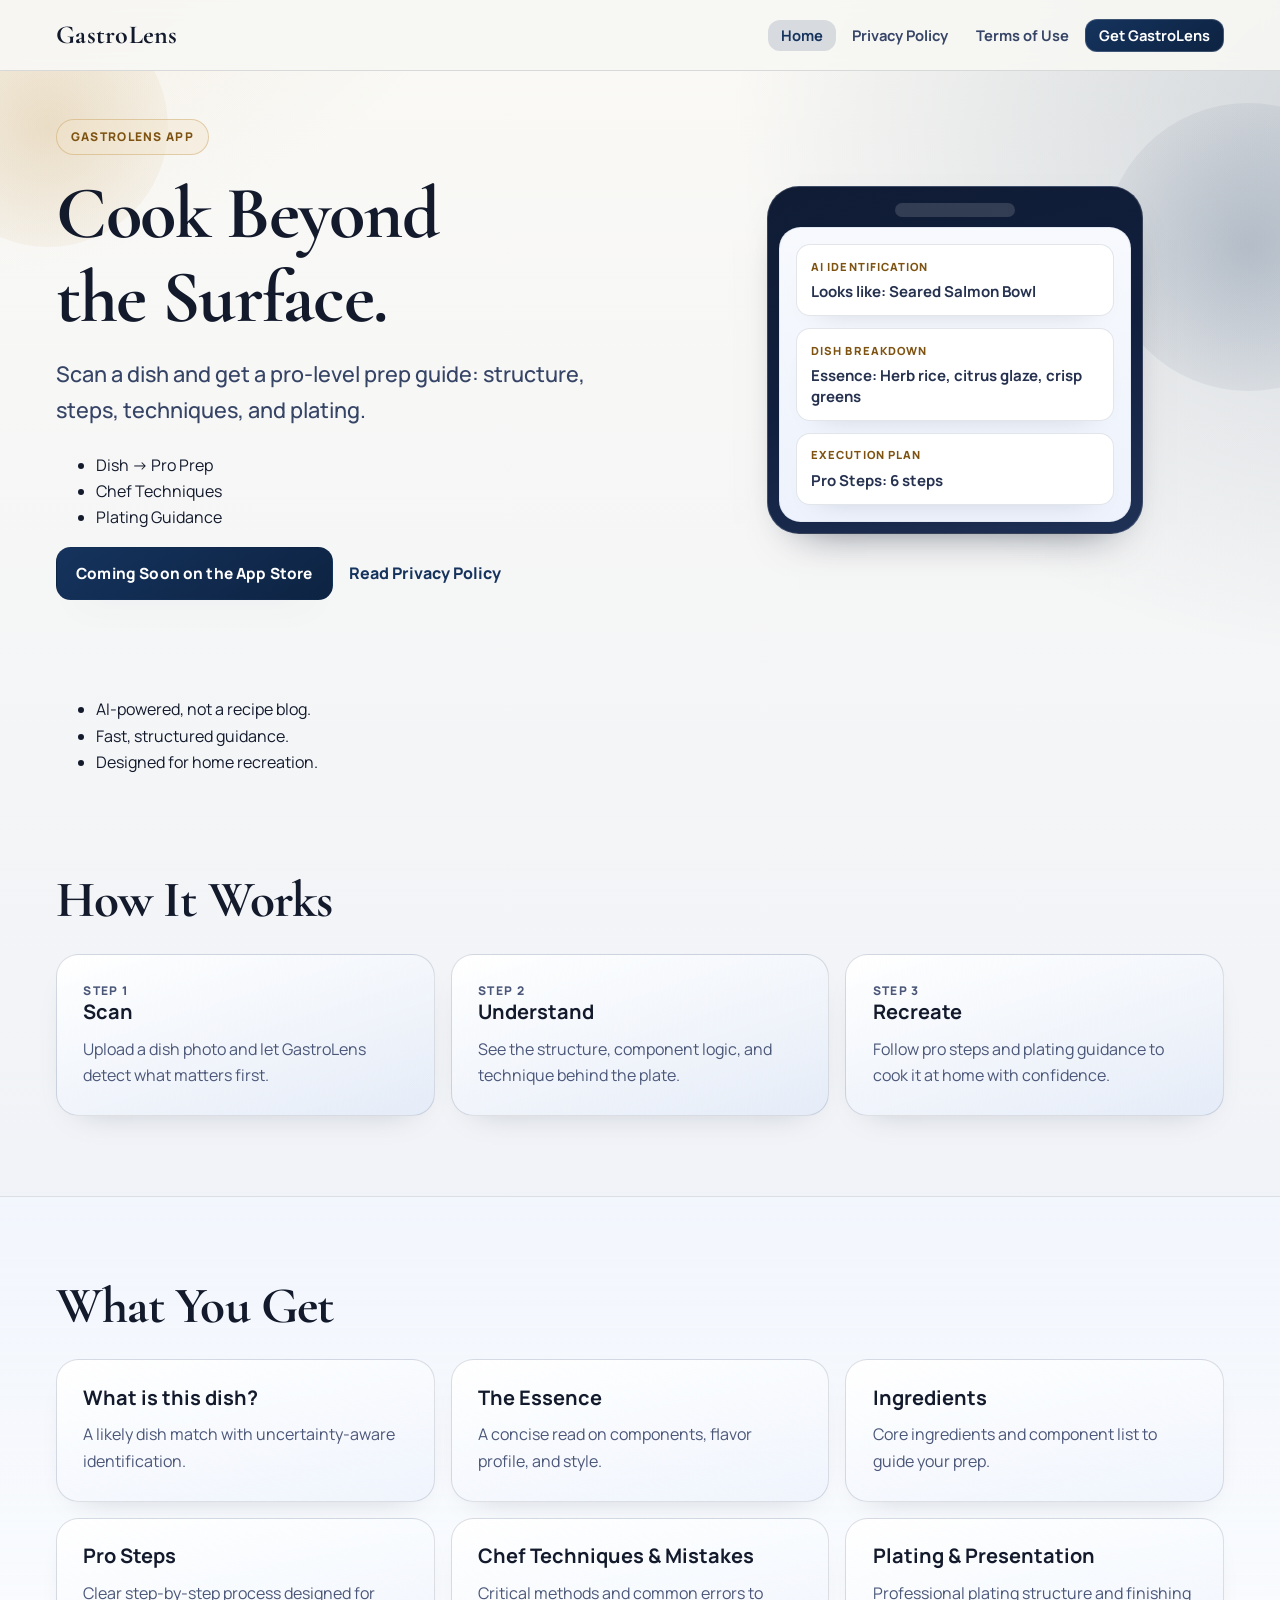
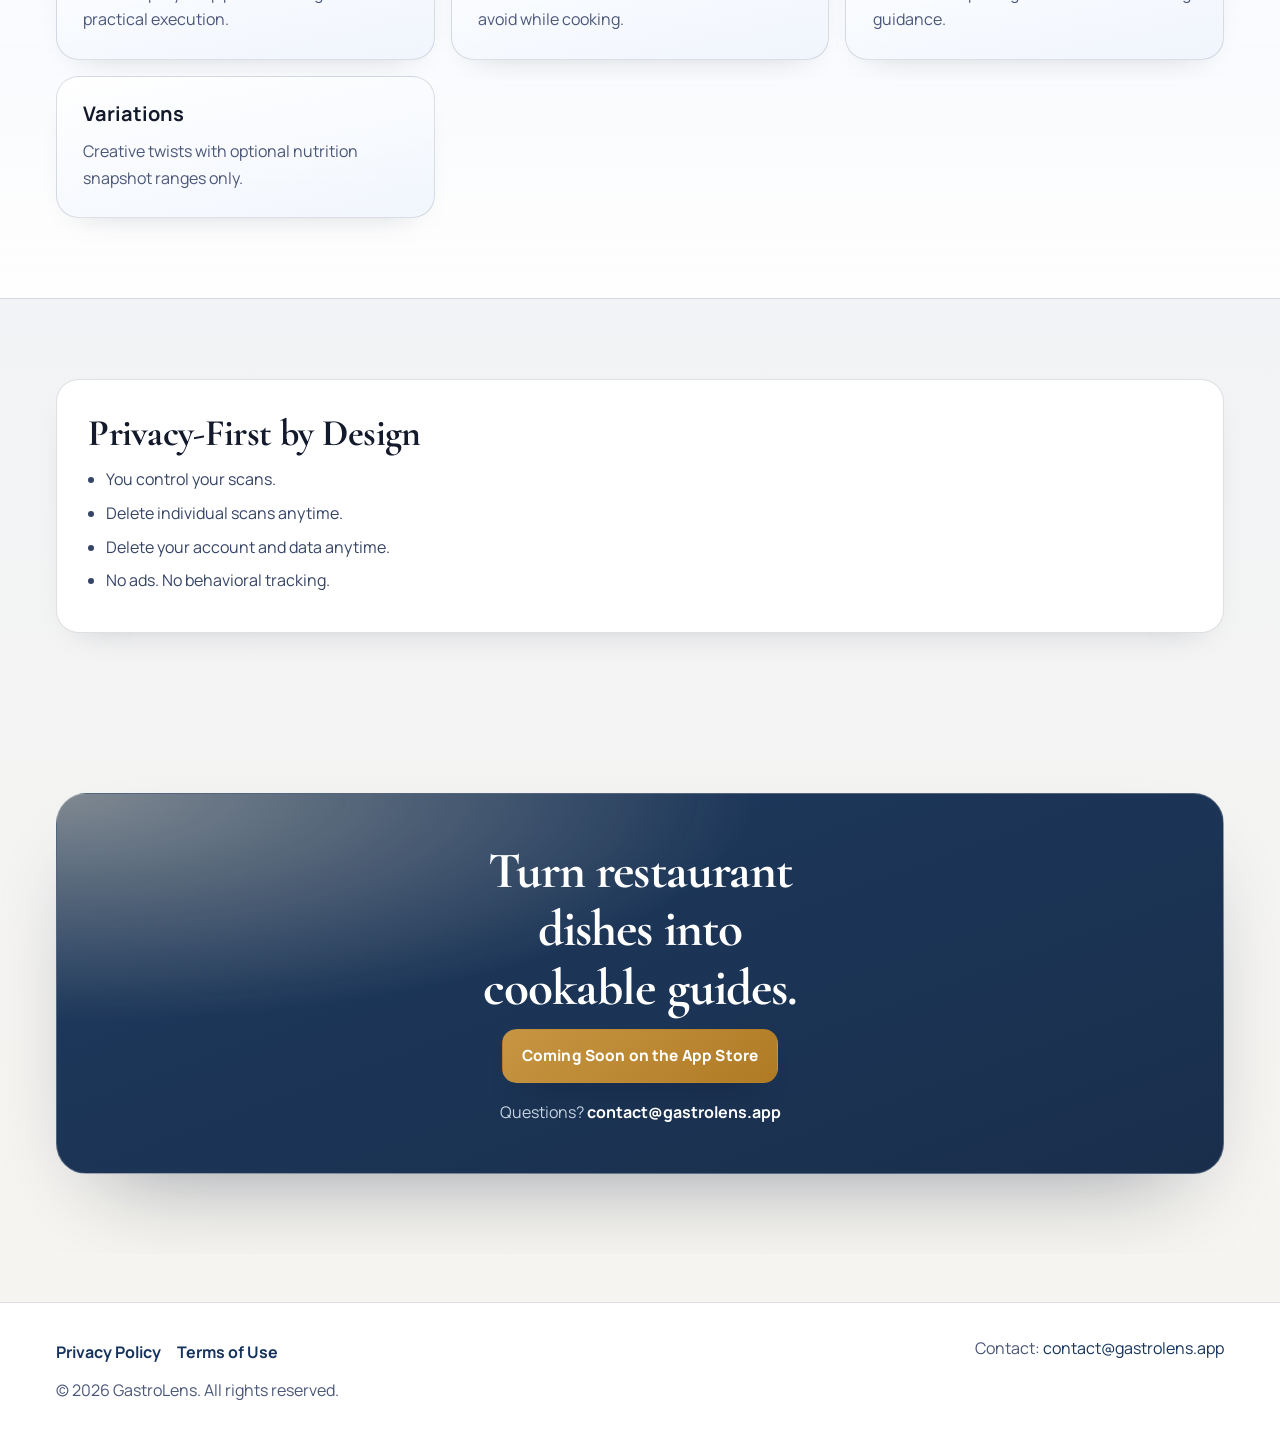
==== index.html @ a6d632fc "Add files via upload" ====
<!doctype html>
<html lang="en">
<head>
  <meta charset="utf-8">
  <meta name="viewport" content="width=device-width, initial-scale=1">
  <title>GastroLens &mdash; Cook Beyond the Surface</title>
  <meta name="description" content="GastroLens helps you scan a dish and turn it into a structured, pro-level prep guide with clear steps, techniques, and plating guidance.">
  <meta property="og:title" content="GastroLens &mdash; Cook Beyond the Surface">
  <meta property="og:description" content="Scan a dish and get a pro-level prep guide: structure, steps, techniques, and plating.">
  <meta property="og:type" content="website">
  <link rel="icon" href="/favicon.ico" sizes="any">
  <link rel="stylesheet" href="/styles.css">
</head>
<body class="landing-page">
  <header class="site-header">
    <div class="container nav-wrap landing-nav-wrap">
      <a class="brand" href="/index.html" aria-label="GastroLens Home">GastroLens</a>
      <nav aria-label="Primary">
        <ul class="nav-list landing-nav-list">
          <li><a class="nav-link active" href="/index.html" aria-current="page">Home</a></li>
          <li><a class="nav-link" href="/privacy.html">Privacy Policy</a></li>
          <li><a class="nav-link" href="/terms.html">Terms of Use</a></li>
          <li><a class="nav-link nav-cta" href="#final-cta">Get GastroLens</a></li>
        </ul>
      </nav>
    </div>
  </header>

  <main class="landing-main">
    <section class="hero section hero-premium" id="home">
      <div class="container hero-layout">
        <div class="hero-content">
          <p class="eyebrow">GastroLens App</p>
          <h1>Cook Beyond the Surface.</h1>
          <p class="lead hero-subheadline">
            Scan a dish and get a pro-level prep guide: structure, steps, techniques, and plating.
          </p>
          <ul class="hero-chips" aria-label="Key benefits">
            <li>Dish &rarr; Pro Prep</li>
            <li>Chef Techniques</li>
            <li>Plating Guidance</li>
          </ul>
          <div class="hero-actions">
            <a class="cta-button" href="#final-cta">Coming Soon on the App Store</a>
            <a class="text-link" href="/privacy.html">Read Privacy Policy</a>
          </div>
        </div>

        <aside class="phone-shell" aria-label="GastroLens preview">
          <div class="phone-notch" aria-hidden="true"></div>
          <div class="phone-screen">
            <article class="phone-card">
              <p class="phone-label">AI Identification</p>
              <h3>Looks like: Seared Salmon Bowl</h3>
            </article>
            <article class="phone-card">
              <p class="phone-label">Dish Breakdown</p>
              <h3>Essence: Herb rice, citrus glaze, crisp greens</h3>
            </article>
            <article class="phone-card">
              <p class="phone-label">Execution Plan</p>
              <h3>Pro Steps: 6 steps</h3>
            </article>
          </div>
        </aside>
      </div>
    </section>

    <section class="value-strip" aria-label="Product value">
      <div class="container">
        <ul class="value-list">
          <li>AI-powered, not a recipe blog.</li>
          <li>Fast, structured guidance.</li>
          <li>Designed for home recreation.</li>
        </ul>
      </div>
    </section>

    <section class="section" aria-labelledby="how-it-works-title">
      <div class="container">
        <h2 id="how-it-works-title">How It Works</h2>
        <div class="steps-grid">
          <article class="card step-card">
            <p class="step-tag">Step 1</p>
            <h3>Scan</h3>
            <p>Upload a dish photo and let GastroLens detect what matters first.</p>
          </article>
          <article class="card step-card">
            <p class="step-tag">Step 2</p>
            <h3>Understand</h3>
            <p>See the structure, component logic, and technique behind the plate.</p>
          </article>
          <article class="card step-card">
            <p class="step-tag">Step 3</p>
            <h3>Recreate</h3>
            <p>Follow pro steps and plating guidance to cook it at home with confidence.</p>
          </article>
        </div>
      </div>
    </section>

    <section class="section section-soft" aria-labelledby="what-you-get-title">
      <div class="container">
        <h2 id="what-you-get-title">What You Get</h2>
        <div class="feature-grid">
          <article class="card feature-card">
            <h3>What is this dish?</h3>
            <p>A likely dish match with uncertainty-aware identification.</p>
          </article>
          <article class="card feature-card">
            <h3>The Essence</h3>
            <p>A concise read on components, flavor profile, and style.</p>
          </article>
          <article class="card feature-card">
            <h3>Ingredients</h3>
            <p>Core ingredients and component list to guide your prep.</p>
          </article>
          <article class="card feature-card">
            <h3>Pro Steps</h3>
            <p>Clear step-by-step process designed for practical execution.</p>
          </article>
          <article class="card feature-card">
            <h3>Chef Techniques &amp; Mistakes</h3>
            <p>Critical methods and common errors to avoid while cooking.</p>
          </article>
          <article class="card feature-card">
            <h3>Plating &amp; Presentation</h3>
            <p>Professional plating structure and finishing guidance.</p>
          </article>
          <article class="card feature-card">
            <h3>Variations</h3>
            <p>Creative twists with optional nutrition snapshot ranges only.</p>
          </article>
        </div>
      </div>
    </section>

    <section class="section section-compact" aria-labelledby="privacy-first-title">
      <div class="container">
        <article class="privacy-note">
          <h2 id="privacy-first-title">Privacy-First by Design</h2>
          <ul>
            <li>You control your scans.</li>
            <li>Delete individual scans anytime.</li>
            <li>Delete your account and data anytime.</li>
            <li>No ads. No behavioral tracking.</li>
          </ul>
        </article>
      </div>
    </section>

    <section class="section final-cta" id="final-cta" aria-labelledby="final-cta-title">
      <div class="container final-cta-card">
        <h2 id="final-cta-title">Turn restaurant dishes into cookable guides.</h2>
        <a class="cta-button" href="mailto:contact@gastrolens.app?subject=gastrolens%20App%20Store%20Launch">Coming Soon on the App Store</a>
        <p class="final-cta-meta">Questions? <a href="mailto:contact@gastrolens.app">contact@gastrolens.app</a></p>
      </div>
    </section>
  </main>

  <footer class="site-footer">
    <div class="container footer-wrap">
      <nav aria-label="Footer">
        <ul class="footer-links">
          <li><a href="/privacy.html">Privacy Policy</a></li>
          <li><a href="/terms.html">Terms of Use</a></li>
        </ul>
      </nav>
      <p class="footer-meta">Contact: <a href="mailto:contact@gastrolens.app">contact@gastrolens.app</a></p>
      <p class="footer-meta">&copy; 2026 GastroLens. All rights reserved.</p>
    </div>
  </footer>
</body>
</html>
---- styles.css ----
@import url("https://fonts.googleapis.com/css2?family=Cormorant+Garamond:wght@600;700&family=Manrope:wght@400;500;600;700;800&display=swap");

:root {
  --font-sans: "Manrope", "Avenir Next", "Segoe UI", sans-serif;
  --font-display: "Cormorant Garamond", "Times New Roman", serif;

  --color-ink-950: #131a2c;
  --color-ink-800: #25314f;
  --color-ink-700: #364466;
  --color-ink-600: #4b5779;
  --color-ink-500: #667293;
  --color-bg: #f6f5f1;
  --color-surface: #ffffff;
  --color-surface-muted: #f4f6fb;
  --color-brand: #15335d;
  --color-brand-strong: #0d2342;
  --color-brand-soft: #d6e3f8;
  --color-accent: #bd8a37;
  --color-accent-soft: #f2e5cc;
  --color-border: rgba(24, 38, 68, 0.14);
  --color-border-strong: rgba(18, 31, 57, 0.2);

  --shadow-soft: 0 14px 34px -24px rgba(16, 24, 43, 0.28);
  --shadow-md: 0 24px 56px -28px rgba(11, 21, 44, 0.35);
  --shadow-lg: 0 42px 96px -46px rgba(10, 20, 40, 0.44);

  --radius-sm: 0.75rem;
  --radius-md: 1rem;
  --radius-lg: 1.4rem;
  --radius-xl: 1.9rem;

  --space-2: 0.5rem;
  --space-3: 0.75rem;
  --space-4: 1rem;
  --space-6: 1.5rem;
  --space-8: 2rem;
  --space-10: 2.5rem;
  --space-12: 3rem;
  --space-16: 4rem;
  --space-20: 5rem;
}

*,
*::before,
*::after {
  box-sizing: border-box;
}

html {
  scroll-behavior: smooth;
}

body {
  margin: 0;
  font-family: var(--font-sans);
  color: var(--color-ink-950);
  background: var(--color-bg);
  line-height: 1.65;
  -webkit-font-smoothing: antialiased;
  text-rendering: optimizeLegibility;
}

img {
  max-width: 100%;
  height: auto;
}

a {
  color: var(--color-brand);
  text-decoration: none;
}

a:hover,
a:focus-visible {
  text-decoration: underline;
}

:focus-visible {
  outline: 2px solid var(--color-accent);
  outline-offset: 2px;
}

.container {
  width: min(100% - 2rem, 73rem);
  margin-inline: auto;
}

.section {
  padding-block: var(--space-16);
}

.site-header {
  position: sticky;
  top: 0;
  z-index: 50;
  border-bottom: 1px solid var(--color-border);
  background: rgba(247, 247, 244, 0.92);
  backdrop-filter: blur(8px);
}

.nav-wrap {
  display: flex;
  align-items: center;
  justify-content: space-between;
  gap: var(--space-6);
  min-height: 4.35rem;
}

.brand {
  color: var(--color-ink-950);
  font-family: var(--font-display);
  font-size: 1.62rem;
  font-weight: 700;
  letter-spacing: 0.01em;
}

.brand:hover,
.brand:focus-visible {
  color: var(--color-brand);
  text-decoration: none;
}

.nav-list {
  list-style: none;
  margin: 0;
  padding: 0;
  display: flex;
  flex-wrap: wrap;
  align-items: center;
  justify-content: flex-end;
  gap: 0.2rem;
}

.nav-link {
  display: inline-flex;
  align-items: center;
  justify-content: center;
  border-radius: var(--radius-sm);
  padding: 0.52rem 0.8rem;
  color: var(--color-ink-700);
  font-size: 0.92rem;
  font-weight: 700;
  line-height: 1;
}

.nav-link:hover,
.nav-link:focus-visible {
  text-decoration: none;
  background: rgba(21, 51, 93, 0.11);
  color: var(--color-brand);
}

.nav-link.active {
  color: var(--color-brand);
  background: rgba(21, 51, 93, 0.14);
}

.nav-cta {
  border: 1px solid rgba(255, 255, 255, 0.18);
  background: linear-gradient(140deg, var(--color-brand), var(--color-brand-strong));
  color: #ffffff;
  box-shadow: 0 16px 30px -26px rgba(13, 35, 66, 0.8);
}

.nav-cta:hover,
.nav-cta:focus-visible {
  background: linear-gradient(140deg, #12305a, #0b1e3a);
  color: #ffffff;
}

h1,
h2,
h3 {
  margin-top: 0;
  color: var(--color-ink-950);
  line-height: 1.14;
}

h1,
h2 {
  font-family: var(--font-display);
  letter-spacing: -0.018em;
}

h1 {
  margin-bottom: var(--space-4);
  font-size: clamp(2.55rem, 7vw, 4.65rem);
}

h2 {
  margin-bottom: var(--space-6);
  font-size: clamp(2rem, 4.2vw, 3.2rem);
}

h3 {
  margin-bottom: var(--space-3);
  font-size: clamp(1.08rem, 1.8vw, 1.25rem);
}

p {
  margin-top: 0;
  margin-bottom: var(--space-4);
}

.lead {
  margin-bottom: var(--space-6);
  color: var(--color-ink-700);
  font-size: clamp(1.08rem, 2.2vw, 1.35rem);
  font-weight: 520;
}

.eyebrow {
  display: inline-flex;
  align-items: center;
  gap: 0.35rem;
  margin: 0 0 var(--space-4);
  padding: 0.42rem 0.85rem;
  border-radius: 999px;
  border: 1px solid rgba(189, 138, 55, 0.35);
  background: rgba(242, 229, 204, 0.45);
  color: #7e5312;
  font-size: 0.75rem;
  font-weight: 800;
  letter-spacing: 0.11em;
  text-transform: uppercase;
}

.cta-button {
  display: inline-flex;
  align-items: center;
  justify-content: center;
  border-radius: 0.92rem;
  border: 1px solid transparent;
  background: linear-gradient(144deg, var(--color-brand), var(--color-brand-strong));
  color: #ffffff;
  font-size: 0.96rem;
  font-weight: 760;
  letter-spacing: 0.01em;
  padding: 0.82rem 1.2rem;
  box-shadow: 0 18px 34px -26px rgba(13, 35, 66, 0.72);
  transition: transform 180ms ease, box-shadow 180ms ease, filter 180ms ease;
}

.cta-button:hover,
.cta-button:focus-visible {
  text-decoration: none;
  transform: translateY(-1px);
  filter: saturate(1.05);
  box-shadow: 0 24px 40px -28px rgba(13, 35, 66, 0.8);
}

.card {
  border-radius: var(--radius-lg);
  border: 1px solid var(--color-border);
  background: var(--color-surface);
  padding: clamp(1.1rem, 2.8vw, 1.65rem);
  box-shadow: var(--shadow-soft);
}

.card p {
  margin: 0;
  color: var(--color-ink-600);
}

.benefits {
  margin: 0;
  padding: 0;
  list-style: none;
  display: grid;
  gap: 0.9rem;
}

.benefits li {
  position: relative;
  padding-left: 1.8rem;
  color: var(--color-ink-700);
  font-weight: 600;
}

.benefits li::before {
  content: "";
  position: absolute;
  left: 0;
  top: 0.53rem;
  width: 0.65rem;
  height: 0.65rem;
  border-radius: 50%;
  background: radial-gradient(circle at 35% 35%, #f4d49c, #bc8631 70%);
  box-shadow: 0 0 0 3px rgba(242, 229, 204, 0.7);
}

.legal {
  border: 1px solid var(--color-border);
  border-radius: var(--radius-lg);
  background: var(--color-surface);
  padding: clamp(1.6rem, 4.8vw, 2.5rem);
  box-shadow: var(--shadow-soft);
}

.legal h1 {
  margin-bottom: var(--space-3);
  font-size: clamp(2rem, 5.6vw, 2.8rem);
}

.legal h2 {
  margin-top: var(--space-8);
  margin-bottom: var(--space-3);
  font-size: clamp(1.25rem, 3vw, 1.7rem);
}

.legal h3 {
  margin-top: var(--space-6);
}

.legal-intro,
.legal-meta,
.legal p,
.legal li {
  color: var(--color-ink-700);
}

.legal ul {
  margin: 0 0 var(--space-4);
  padding-left: 1.22rem;
}

.legal li {
  margin-bottom: 0.4rem;
}

.site-footer {
  margin-top: var(--space-12);
  border-top: 1px solid var(--color-border);
  background: var(--color-surface);
}

.footer-wrap {
  padding-block: var(--space-8);
}

.footer-links {
  list-style: none;
  margin: 0 0 var(--space-4);
  padding: 0;
  display: flex;
  flex-wrap: wrap;
  gap: var(--space-4);
}

.footer-links a {
  font-weight: 700;
}

.footer-meta {
  margin: 0 0 var(--space-2);
  color: var(--color-ink-600);
}

body.landing-page {
  background:
    radial-gradient(56rem 46rem at -8% -8%, rgba(189, 138, 55, 0.14), rgba(189, 138, 55, 0) 72%),
    radial-gradient(58rem 48rem at 108% 4%, rgba(21, 51, 93, 0.18), rgba(21, 51, 93, 0) 70%),
    linear-gradient(180deg, #faf9f5 0%, #eff2f8 45%, #f7f5f0 100%);
}

.landing-main {
  overflow: clip;
}

.landing-header {
  background: rgba(250, 249, 245, 0.86);
}

.landing-nav-wrap {
  min-height: auto;
  padding-block: 0.86rem;
  flex-direction: column;
  align-items: flex-start;
  gap: var(--space-3);
}

.landing-nav-list {
  width: 100%;
  display: grid;
  grid-template-columns: 1fr;
  justify-items: start;
}

.hero {
  padding-top: var(--space-10);
}

.hero-premium {
  position: relative;
}

.hero-premium::before,
.hero-premium::after {
  content: "";
  position: absolute;
  pointer-events: none;
  z-index: -1;
}

.hero-premium::before {
  top: -4rem;
  left: -4.5rem;
  width: 15rem;
  height: 15rem;
  border-radius: 999px;
  background: radial-gradient(circle, rgba(189, 138, 55, 0.22), rgba(189, 138, 55, 0));
}

.hero-premium::after {
  right: -7rem;
  top: 2rem;
  width: 18rem;
  height: 18rem;
  border-radius: 999px;
  background: radial-gradient(circle, rgba(21, 51, 93, 0.2), rgba(21, 51, 93, 0));
}

.hero-layout {
  display: grid;
  gap: var(--space-10);
  align-items: center;
}

.hero-content h1 {
  max-width: 12ch;
}

.hero-subheadline {
  max-width: 50ch;
}

.hero-metrics {
  margin-bottom: var(--space-6);
  display: grid;
  gap: 0.75rem;
  grid-template-columns: repeat(auto-fit, minmax(9rem, 1fr));
}

.metric-card {
  border: 1px solid rgba(21, 51, 93, 0.16);
  border-radius: var(--radius-md);
  background: linear-gradient(145deg, rgba(255, 255, 255, 0.92), rgba(214, 227, 248, 0.4));
  padding: 0.82rem 0.86rem;
}

.metric-value {
  margin: 0;
  font-family: var(--font-display);
  font-size: clamp(1.2rem, 2.6vw, 1.65rem);
  font-weight: 700;
  color: var(--color-brand);
  line-height: 1.05;
}

.metric-label {
  margin: 0.2rem 0 0;
  color: var(--color-ink-700);
  font-size: 0.78rem;
  font-weight: 700;
  letter-spacing: 0.02em;
}

.hero-actions {
  display: flex;
  flex-wrap: wrap;
  align-items: center;
  gap: var(--space-4);
}

.hero-actions .cta-button,
.final-cta .cta-button {
  margin-top: 0;
}

.text-link {
  color: var(--color-brand);
  font-weight: 760;
  text-underline-offset: 0.15em;
}

.hero-footnote {
  margin: var(--space-4) 0 0;
  color: var(--color-ink-600);
  font-size: 0.9rem;
}

.hero-stage {
  position: relative;
  margin-inline: auto;
  width: min(100%, 31rem);
  padding: 1.2rem 0.9rem 1.1rem;
  border-radius: var(--radius-xl);
  border: 1px solid rgba(16, 35, 69, 0.2);
  background: linear-gradient(150deg, rgba(255, 255, 255, 0.88), rgba(212, 225, 246, 0.52));
  box-shadow: var(--shadow-lg);
}

.stage-glow {
  position: absolute;
  inset: 1.1rem;
  border-radius: 1.55rem;
  background: radial-gradient(circle at 24% 16%, rgba(242, 229, 204, 0.7), rgba(242, 229, 204, 0));
  pointer-events: none;
}

.phone-shell {
  position: relative;
  z-index: 1;
  border-radius: 2rem;
  width: min(100%, 23.5rem);
  margin-inline: auto;
  padding: 0.68rem;
  border: 1px solid rgba(255, 255, 255, 0.16);
  background: linear-gradient(165deg, #101c34 0%, #111f3e 52%, #1f3156 100%);
  box-shadow: 0 22px 44px -32px rgba(5, 15, 33, 0.75);
}

.phone-notch {
  width: 34%;
  height: 0.84rem;
  margin: 0.34rem auto 0.66rem;
  border-radius: 999px;
  background: rgba(255, 255, 255, 0.14);
}

.phone-screen {
  border-radius: 1.35rem;
  border: 1px solid rgba(221, 227, 239, 0.7);
  background: linear-gradient(180deg, #f7f9fd, #edf2fc);
  padding: var(--space-4);
  display: grid;
  gap: 0.74rem;
}

.phone-card {
  border-radius: 0.88rem;
  border: 1px solid rgba(21, 51, 93, 0.12);
  background: rgba(255, 255, 255, 0.95);
  padding: 0.8rem 0.9rem;
  box-shadow: 0 14px 30px -24px rgba(14, 24, 44, 0.25);
}

.phone-label {
  margin: 0 0 0.36rem;
  color: #7e5312;
  font-size: 0.7rem;
  font-weight: 800;
  letter-spacing: 0.09em;
  text-transform: uppercase;
}

.phone-card h3 {
  margin: 0;
  color: var(--color-ink-800);
  font-size: 0.94rem;
  line-height: 1.35;
}

.floating-note {
  position: absolute;
  z-index: 2;
  max-width: 16rem;
  border-radius: 0.85rem;
  border: 1px solid rgba(21, 51, 93, 0.18);
  background: rgba(255, 255, 255, 0.92);
  color: var(--color-ink-700);
  font-size: 0.74rem;
  line-height: 1.45;
  font-weight: 700;
  padding: 0.62rem 0.72rem;
  box-shadow: var(--shadow-md);
}

.note-one {
  left: -2rem;
  top: 12%;
}

.note-two {
  right: -2.3rem;
  bottom: 13%;
}

.section-compact {
  padding-block: var(--space-10);
}

.trust-band {
  border-top: 1px solid var(--color-border);
  border-bottom: 1px solid var(--color-border);
  background: rgba(255, 255, 255, 0.62);
}

.trust-wrap {
  display: grid;
  gap: var(--space-4);
}

.trust-kicker {
  margin: 0;
  color: #7e5312;
  font-size: 0.83rem;
  font-weight: 800;
  text-transform: uppercase;
  letter-spacing: 0.1em;
}

.trust-list {
  list-style: none;
  margin: 0;
  padding: 0;
  display: grid;
  gap: 0.55rem;
}

.trust-list li {
  border: 1px solid rgba(21, 51, 93, 0.14);
  border-radius: 999px;
  background: rgba(255, 255, 255, 0.9);
  padding: 0.45rem 0.78rem;
  color: var(--color-ink-700);
  font-size: 0.8rem;
  font-weight: 700;
}

.steps-grid,
.feature-grid {
  display: grid;
  gap: var(--space-4);
}

.premium-steps,
.premium-feature-grid {
  align-items: stretch;
}

.step-card {
  position: relative;
  background: linear-gradient(162deg, rgba(255, 255, 255, 0.98), rgba(214, 227, 248, 0.45));
  min-height: 100%;
}

.step-tag {
  margin: 0 0 0.58rem;
  color: #7e5312;
  font-size: 0.75rem;
  text-transform: uppercase;
  letter-spacing: 0.11em;
  font-weight: 800;
}

.step-card p,
.feature-card p {
  color: var(--color-ink-600);
}

.section-soft {
  border-top: 1px solid var(--color-border);
  border-bottom: 1px solid var(--color-border);
  background: linear-gradient(180deg, rgba(243, 247, 255, 0.72), rgba(255, 255, 255, 0.92));
}

.section-head {
  margin-bottom: var(--space-8);
  max-width: 44rem;
}

.section-head h2 {
  margin-bottom: var(--space-4);
}

.section-head p {
  margin: 0;
  color: var(--color-ink-700);
}

.feature-card {
  min-height: 100%;
  background: linear-gradient(168deg, #ffffff, rgba(236, 242, 252, 0.7));
}

.craftsmanship {
  position: relative;
}

.craftsmanship::after {
  content: "";
  position: absolute;
  right: -9rem;
  bottom: -8rem;
  width: 22rem;
  height: 22rem;
  border-radius: 50%;
  background: radial-gradient(circle, rgba(189, 138, 55, 0.16), rgba(189, 138, 55, 0));
  pointer-events: none;
  z-index: -1;
}

.craftsmanship-layout {
  display: grid;
  gap: var(--space-6);
  align-items: start;
}

.craftsmanship-copy p {
  color: var(--color-ink-700);
  max-width: 56ch;
}

.premium-benefits li {
  font-weight: 650;
}

.craft-panel {
  border: 1px solid var(--color-border-strong);
  border-radius: var(--radius-lg);
  background: linear-gradient(164deg, rgba(255, 255, 255, 0.98), rgba(242, 229, 204, 0.45));
  padding: clamp(1.15rem, 2.7vw, 1.72rem);
  box-shadow: var(--shadow-md);
}

.craft-panel h3 {
  margin-bottom: 1rem;
  font-size: clamp(1.18rem, 2vw, 1.38rem);
}

.panel-list {
  margin: 0;
  padding: 0;
  list-style: none;
  display: grid;
  gap: 0.92rem;
}

.panel-list li {
  border: 1px solid rgba(21, 51, 93, 0.13);
  border-radius: 0.82rem;
  background: rgba(255, 255, 255, 0.86);
  padding: 0.8rem 0.86rem;
}

.panel-title {
  margin: 0 0 0.2rem;
  color: var(--color-ink-800);
  font-weight: 800;
}

.panel-list li p {
  margin: 0;
  color: var(--color-ink-600);
  font-size: 0.92rem;
}

.privacy-note {
  border: 1px solid var(--color-border);
  border-radius: var(--radius-lg);
  background: var(--color-surface);
  padding: clamp(1.15rem, 3.2vw, 1.95rem);
  box-shadow: var(--shadow-soft);
}

.premium-privacy {
  background: linear-gradient(152deg, rgba(255, 255, 255, 0.98), rgba(214, 227, 248, 0.35));
}

.privacy-note h2 {
  margin-bottom: var(--space-3);
  font-size: clamp(1.75rem, 3.8vw, 2.35rem);
}

.privacy-note p {
  color: var(--color-ink-700);
  max-width: 66ch;
}

.privacy-note ul {
  margin: 0;
  padding-left: 1.1rem;
}

.privacy-note li {
  margin-bottom: 0.45rem;
  color: var(--color-ink-700);
}

.final-cta {
  padding-top: var(--space-10);
}

.final-cta-card {
  border-radius: var(--radius-xl);
  border: 1px solid rgba(255, 255, 255, 0.25);
  background:
    radial-gradient(100% 100% at 0% 0%, rgba(242, 229, 204, 0.46), rgba(242, 229, 204, 0) 60%),
    linear-gradient(160deg, rgba(18, 48, 87, 0.95), rgba(13, 35, 66, 0.95));
  color: #ffffff;
  text-align: center;
  padding: clamp(1.5rem, 4.2vw, 3rem);
  box-shadow: var(--shadow-lg);
}

.final-cta-card .eyebrow {
  margin-bottom: var(--space-3);
  border-color: rgba(255, 214, 148, 0.45);
  background: rgba(242, 229, 204, 0.14);
  color: #ffd38f;
}

.final-cta-card h2 {
  margin-inline: auto;
  max-width: 16ch;
  color: #ffffff;
  margin-bottom: var(--space-3);
}

.final-cta-support {
  margin: 0 auto var(--space-6);
  max-width: 46ch;
  color: rgba(236, 244, 255, 0.9);
  font-size: 1.02rem;
}

.final-cta-card .cta-button {
  background: linear-gradient(142deg, #c79643, #b07a24);
  box-shadow: 0 20px 34px -24px rgba(5, 10, 20, 0.75);
}

.final-cta-card .cta-button:hover,
.final-cta-card .cta-button:focus-visible {
  box-shadow: 0 24px 40px -24px rgba(5, 10, 20, 0.82);
}

.final-cta-meta {
  margin: var(--space-4) 0 0;
  color: rgba(236, 244, 255, 0.82);
}

.final-cta-meta a {
  color: #ffffff;
  font-weight: 700;
}

.reveal {
  opacity: 0;
  transform: translateY(22px);
  animation: reveal-up 620ms cubic-bezier(0.22, 1, 0.36, 1) forwards;
}

.delay-1 {
  animation-delay: 110ms;
}

.delay-2 {
  animation-delay: 220ms;
}

.delay-3 {
  animation-delay: 330ms;
}

@keyframes reveal-up {
  to {
    opacity: 1;
    transform: translateY(0);
  }
}

@media (prefers-reduced-motion: reduce) {
  *,
  *::before,
  *::after {
    animation: none !important;
    transition: none !important;
    scroll-behavior: auto !important;
  }

  .reveal {
    opacity: 1;
    transform: none;
  }
}

@media (min-width: 48rem) {
  .section {
    padding-block: var(--space-20);
  }

  .landing-nav-wrap {
    min-height: 4.4rem;
    padding-block: 0;
    flex-direction: row;
    align-items: center;
    gap: var(--space-6);
  }

  .landing-nav-list {
    width: auto;
    display: flex;
    justify-content: flex-end;
  }

  .hero {
    padding-top: var(--space-12);
  }

  .hero-layout {
    grid-template-columns: minmax(0, 1.04fr) minmax(0, 0.96fr);
    gap: var(--space-12);
  }

  .trust-wrap {
    grid-template-columns: auto 1fr;
    align-items: center;
  }

  .trust-list {
    grid-template-columns: repeat(2, minmax(0, 1fr));
    gap: 0.7rem;
  }

  .steps-grid {
    grid-template-columns: repeat(3, minmax(0, 1fr));
  }

  .feature-grid {
    grid-template-columns: repeat(2, minmax(0, 1fr));
  }

  .craftsmanship-layout {
    grid-template-columns: minmax(0, 1.08fr) minmax(0, 0.92fr);
    gap: var(--space-10);
  }

  .footer-wrap {
    display: grid;
    grid-template-columns: 1fr auto;
    column-gap: var(--space-8);
    row-gap: var(--space-2);
    align-items: center;
  }

  .footer-links {
    margin: 0;
  }
}

@media (min-width: 64rem) {
  .feature-grid {
    grid-template-columns: repeat(3, minmax(0, 1fr));
  }

  .trust-list {
    grid-template-columns: repeat(4, minmax(0, 1fr));
  }
}

@media (max-width: 63.999rem) {
  .note-one,
  .note-two {
    position: static;
    margin: 0.85rem auto 0;
  }
}
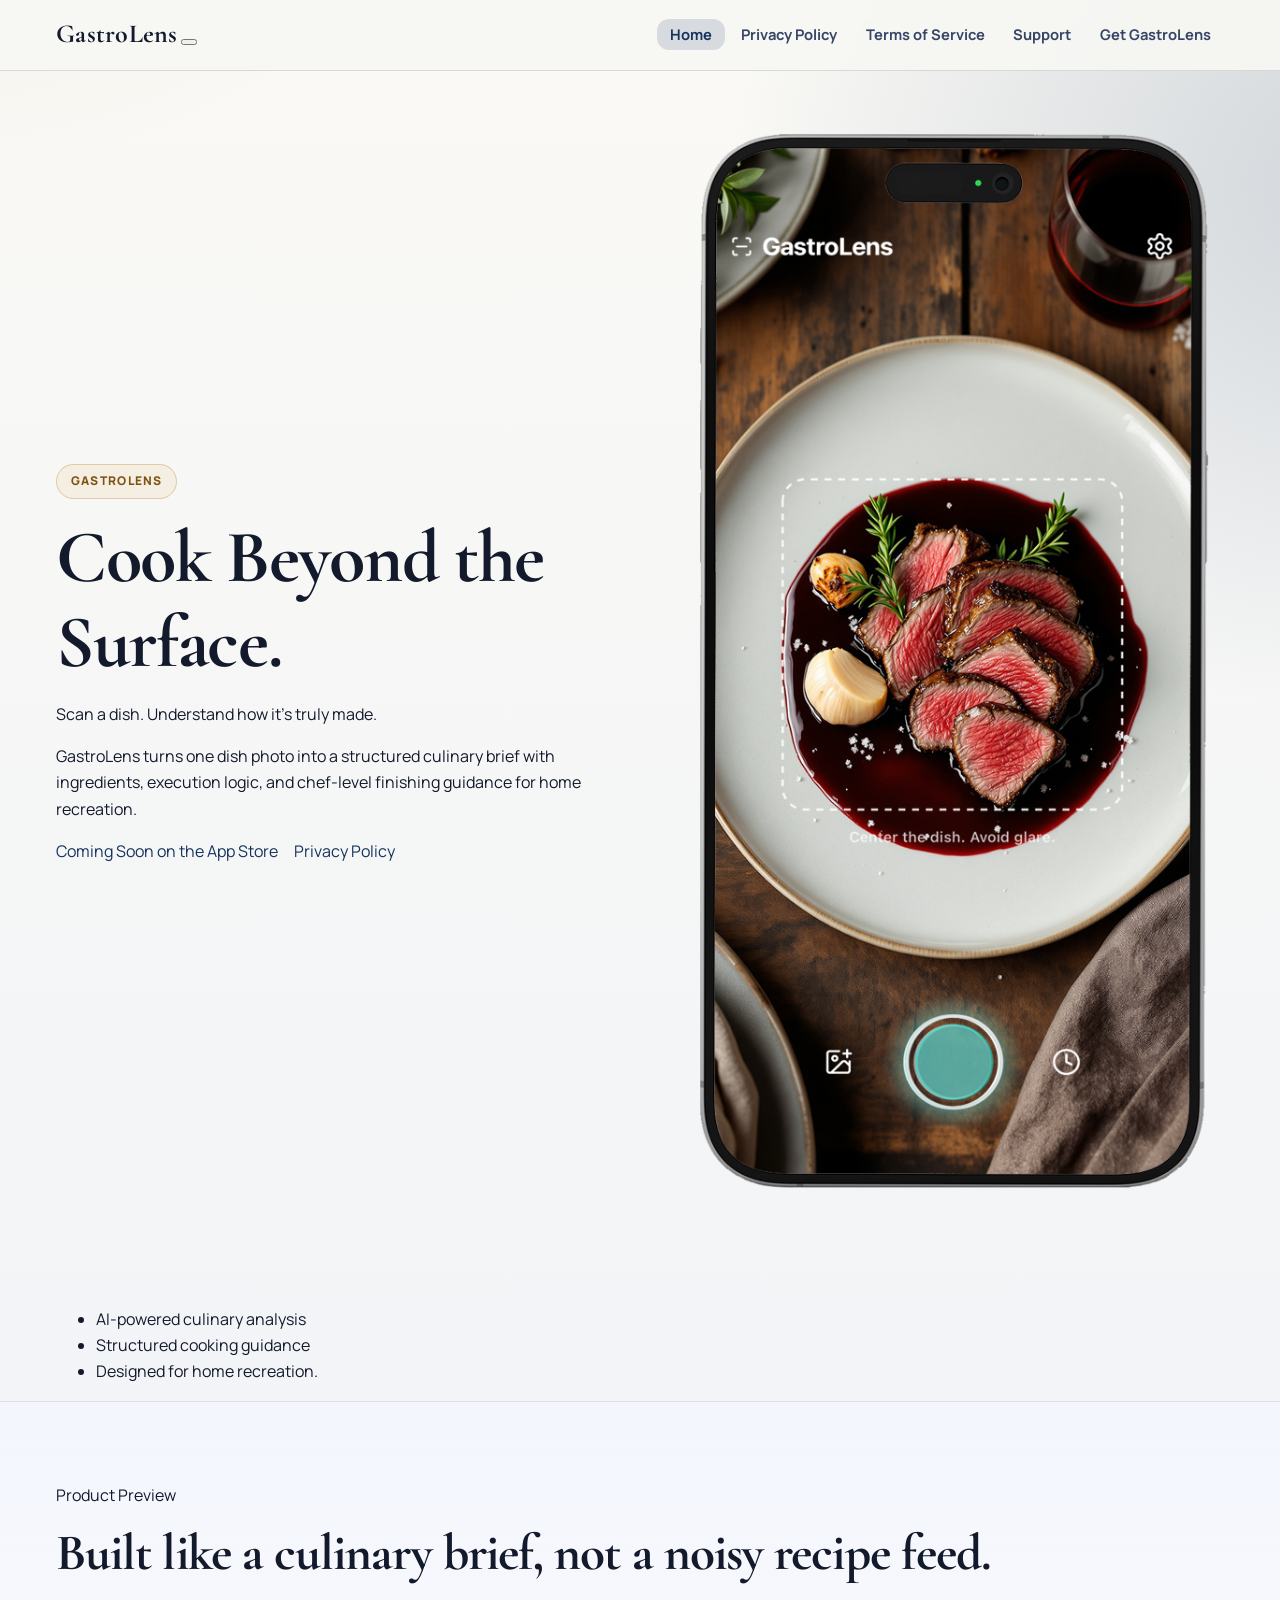
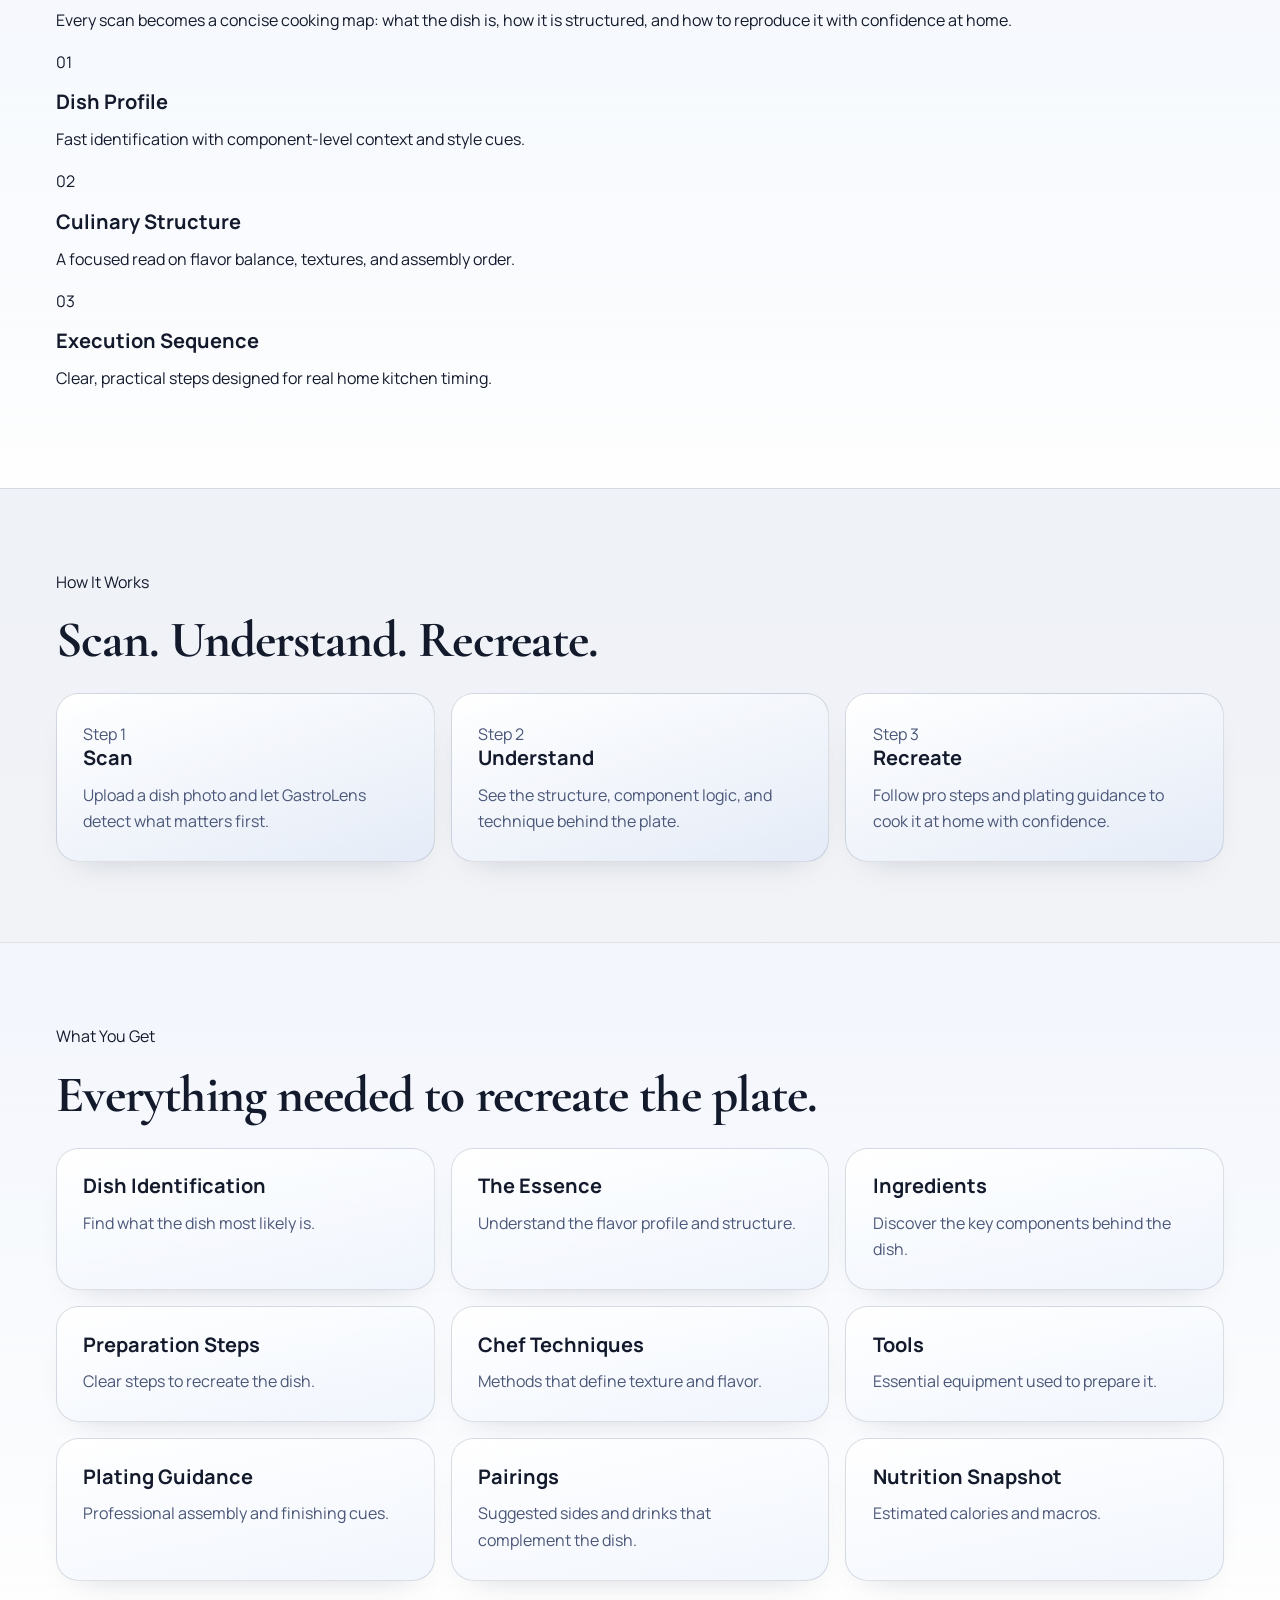
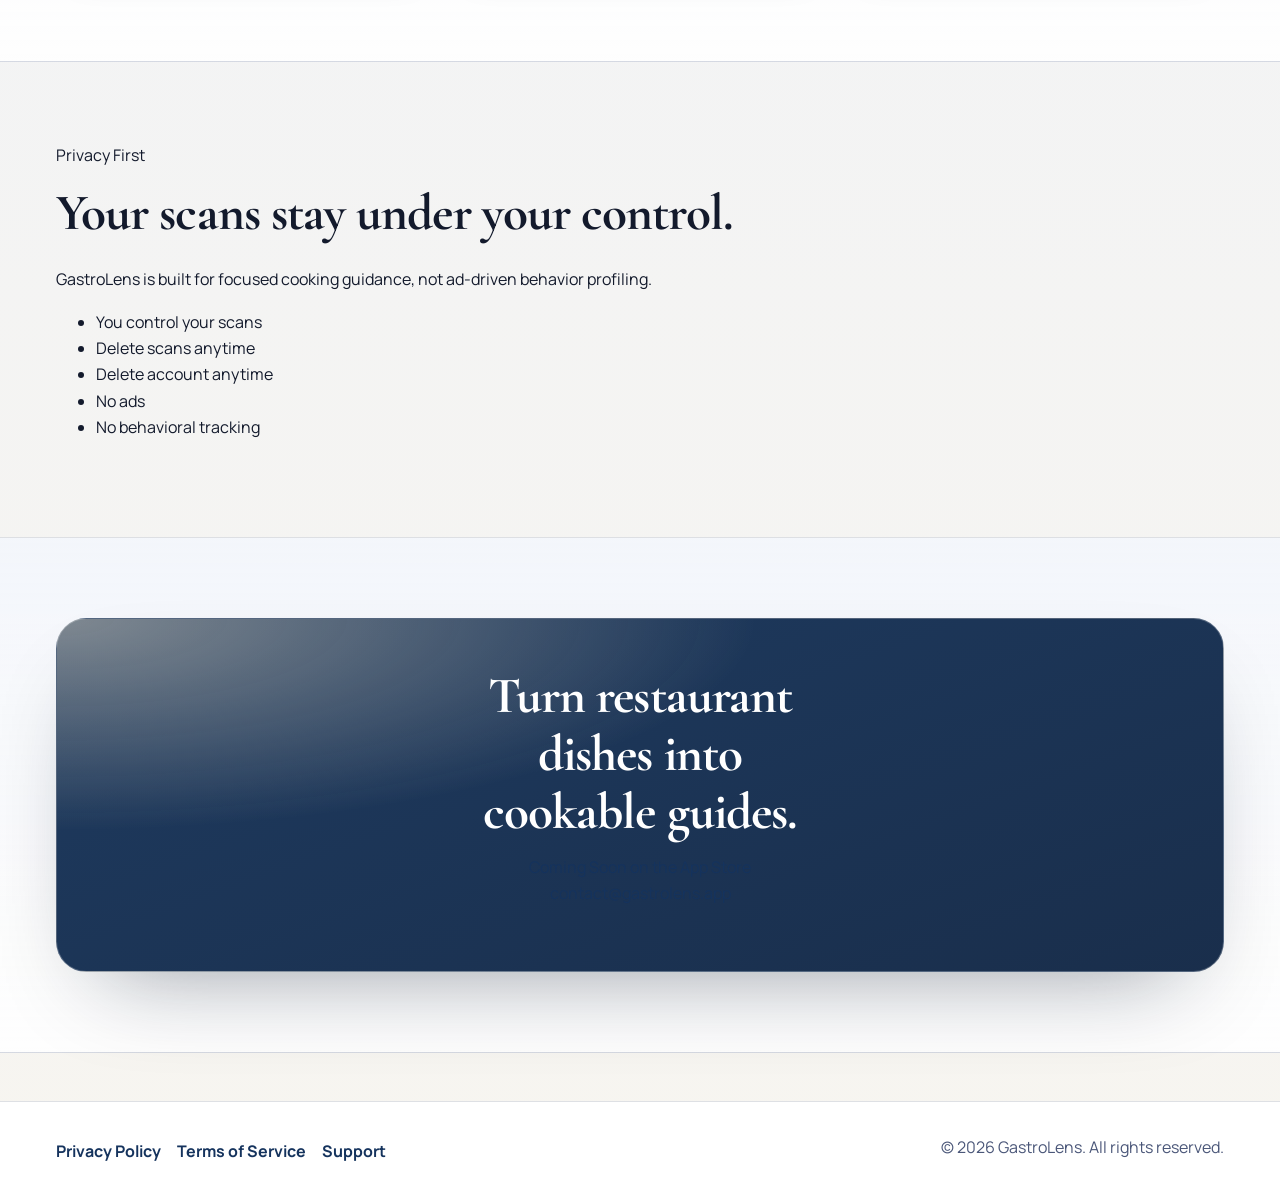
==== commit 20053107: "Update index.html" ====
--- a/index.html
+++ b/index.html
@@ -8,60 +8,54 @@
   <meta property="og:title" content="GastroLens &mdash; Cook Beyond the Surface">
   <meta property="og:description" content="Scan a dish and get a pro-level prep guide: structure, steps, techniques, and plating.">
   <meta property="og:type" content="website">
+  <script>document.documentElement.classList.add('has-js');</script>
   <link rel="icon" href="/favicon.ico" sizes="any">
   <link rel="stylesheet" href="/styles.css">
 </head>
 <body class="landing-page">
-  <header class="site-header">
-    <div class="container nav-wrap landing-nav-wrap">
-      <a class="brand" href="/index.html" aria-label="GastroLens Home">GastroLens</a>
-      <nav aria-label="Primary">
-        <ul class="nav-list landing-nav-list">
+  <header class="site-header" data-nav-root>
+    <div class="container nav-wrap">
+      <div class="nav-bar">
+        <a class="brand" href="/index.html" aria-label="GastroLens Home">GastroLens</a>
+        <button class="nav-toggle" type="button" aria-expanded="false" aria-controls="site-menu" aria-label="Toggle navigation" data-nav-toggle>
+          <span class="nav-toggle-bar" aria-hidden="true"></span>
+          <span class="nav-toggle-bar" aria-hidden="true"></span>
+          <span class="nav-toggle-bar" aria-hidden="true"></span>
+        </button>
+      </div>
+      <nav class="nav-menu" id="site-menu" aria-label="Primary" data-nav-menu>
+        <ul class="nav-list">
           <li><a class="nav-link active" href="/index.html" aria-current="page">Home</a></li>
           <li><a class="nav-link" href="/privacy.html">Privacy Policy</a></li>
-          <li><a class="nav-link" href="/terms.html">Terms of Use</a></li>
-          <li><a class="nav-link nav-cta" href="#final-cta">Get GastroLens</a></li>
+          <li><a class="nav-link" href="/terms.html">Terms of Service</a></li>
+          <li><a class="nav-link" href="/support.html">Support</a></li>
+          <li><a class="nav-link nav-pill" href="#final-cta">Get GastroLens</a></li>
         </ul>
       </nav>
     </div>
   </header>
 
-  <main class="landing-main">
-    <section class="hero section hero-premium" id="home">
+  <main>
+    <section class="section hero" id="home">
       <div class="container hero-layout">
-        <div class="hero-content">
-          <p class="eyebrow">GastroLens App</p>
+        <header class="hero-copy">
+          <p class="eyebrow">GastroLens</p>
           <h1>Cook Beyond the Surface.</h1>
-          <p class="lead hero-subheadline">
-            Scan a dish and get a pro-level prep guide: structure, steps, techniques, and plating.
+          <p class="hero-subheadline">
+            Scan a dish. Understand how it&rsquo;s truly made.
           </p>
-          <ul class="hero-chips" aria-label="Key benefits">
-            <li>Dish &rarr; Pro Prep</li>
-            <li>Chef Techniques</li>
-            <li>Plating Guidance</li>
-          </ul>
+          <p class="hero-support">
+            GastroLens turns one dish photo into a structured culinary brief with ingredients,
+            execution logic, and chef-level finishing guidance for home recreation.
+          </p>
           <div class="hero-actions">
-            <a class="cta-button" href="#final-cta">Coming Soon on the App Store</a>
-            <a class="text-link" href="/privacy.html">Read Privacy Policy</a>
+            <a class="button button-primary" href="mailto:contact@gastrolens.app?subject=GastroLens%20App%20Store%20Launch">Coming Soon on the App Store</a>
+            <a class="button-link" href="/privacy.html">Privacy Policy</a>
           </div>
-        </div>
-
-        <aside class="phone-shell" aria-label="GastroLens preview">
-          <div class="phone-notch" aria-hidden="true"></div>
-          <div class="phone-screen">
-            <article class="phone-card">
-              <p class="phone-label">AI Identification</p>
-              <h3>Looks like: Seared Salmon Bowl</h3>
-            </article>
-            <article class="phone-card">
-              <p class="phone-label">Dish Breakdown</p>
-              <h3>Essence: Herb rice, citrus glaze, crisp greens</h3>
-            </article>
-            <article class="phone-card">
-              <p class="phone-label">Execution Plan</p>
-              <h3>Pro Steps: 6 steps</h3>
-            </article>
-          </div>
+        </header>
+
+        <aside class="hero-preview" aria-label="GastroLens app preview">
+          <img class="hero-preview-image" src="/iphone-mockup.png" alt="GastroLens app preview" loading="lazy">
         </aside>
       </div>
     </section>
@@ -69,29 +63,59 @@
     <section class="value-strip" aria-label="Product value">
       <div class="container">
         <ul class="value-list">
-          <li>AI-powered, not a recipe blog.</li>
-          <li>Fast, structured guidance.</li>
+          <li>AI-powered culinary analysis</li>
+          <li>Structured cooking guidance</li>
           <li>Designed for home recreation.</li>
         </ul>
       </div>
     </section>
 
+    <section class="section section-soft" aria-labelledby="product-preview-title">
+      <div class="container preview-layout">
+        <header class="section-header">
+          <p class="section-kicker">Product Preview</p>
+          <h2 id="product-preview-title">Built like a culinary brief, not a noisy recipe feed.</h2>
+          <p>Every scan becomes a concise cooking map: what the dish is, how it is structured, and how to reproduce it with confidence at home.</p>
+        </header>
+        <section class="preview-panel" aria-label="Scan output preview">
+          <article class="preview-item">
+            <p class="preview-label">01</p>
+            <h3>Dish Profile</h3>
+            <p>Fast identification with component-level context and style cues.</p>
+          </article>
+          <article class="preview-item">
+            <p class="preview-label">02</p>
+            <h3>Culinary Structure</h3>
+            <p>A focused read on flavor balance, textures, and assembly order.</p>
+          </article>
+          <article class="preview-item">
+            <p class="preview-label">03</p>
+            <h3>Execution Sequence</h3>
+            <p>Clear, practical steps designed for real home kitchen timing.</p>
+          </article>
+        </section>
+      </div>
+    </section>
+
     <section class="section" aria-labelledby="how-it-works-title">
       <div class="container">
-        <h2 id="how-it-works-title">How It Works</h2>
+        <header class="section-header">
+          <p class="section-kicker">How It Works</p>
+          <h2 id="how-it-works-title">Scan. Understand. Recreate.</h2>
+        </header>
         <div class="steps-grid">
           <article class="card step-card">
-            <p class="step-tag">Step 1</p>
+            <p class="step-number">Step 1</p>
             <h3>Scan</h3>
             <p>Upload a dish photo and let GastroLens detect what matters first.</p>
           </article>
           <article class="card step-card">
-            <p class="step-tag">Step 2</p>
+            <p class="step-number">Step 2</p>
             <h3>Understand</h3>
             <p>See the structure, component logic, and technique behind the plate.</p>
           </article>
           <article class="card step-card">
-            <p class="step-tag">Step 3</p>
+            <p class="step-number">Step 3</p>
             <h3>Recreate</h3>
             <p>Follow pro steps and plating guidance to cook it at home with confidence.</p>
           </article>
@@ -101,59 +125,86 @@
 
     <section class="section section-soft" aria-labelledby="what-you-get-title">
       <div class="container">
-        <h2 id="what-you-get-title">What You Get</h2>
+        <header class="section-header">
+          <p class="section-kicker">What You Get</p>
+          <h2 id="what-you-get-title">Everything needed to recreate the plate.</h2>
+        </header>
         <div class="feature-grid">
           <article class="card feature-card">
-            <h3>What is this dish?</h3>
-            <p>A likely dish match with uncertainty-aware identification.</p>
-          </article>
-          <article class="card feature-card">
+            <span class="feature-icon" aria-hidden="true"></span>
+            <h3>Dish Identification</h3>
+            <p>Find what the dish most likely is.</p>
+          </article>
+          <article class="card feature-card">
+            <span class="feature-icon" aria-hidden="true"></span>
             <h3>The Essence</h3>
-            <p>A concise read on components, flavor profile, and style.</p>
-          </article>
-          <article class="card feature-card">
+            <p>Understand the flavor profile and structure.</p>
+          </article>
+          <article class="card feature-card">
+            <span class="feature-icon" aria-hidden="true"></span>
             <h3>Ingredients</h3>
-            <p>Core ingredients and component list to guide your prep.</p>
-          </article>
-          <article class="card feature-card">
-            <h3>Pro Steps</h3>
-            <p>Clear step-by-step process designed for practical execution.</p>
-          </article>
-          <article class="card feature-card">
-            <h3>Chef Techniques &amp; Mistakes</h3>
-            <p>Critical methods and common errors to avoid while cooking.</p>
-          </article>
-          <article class="card feature-card">
-            <h3>Plating &amp; Presentation</h3>
-            <p>Professional plating structure and finishing guidance.</p>
-          </article>
-          <article class="card feature-card">
-            <h3>Variations</h3>
-            <p>Creative twists with optional nutrition snapshot ranges only.</p>
+            <p>Discover the key components behind the dish.</p>
+          </article>
+          <article class="card feature-card">
+            <span class="feature-icon" aria-hidden="true"></span>
+            <h3>Preparation Steps</h3>
+            <p>Clear steps to recreate the dish.</p>
+          </article>
+          <article class="card feature-card">
+            <span class="feature-icon" aria-hidden="true"></span>
+            <h3>Chef Techniques</h3>
+            <p>Methods that define texture and flavor.</p>
+          </article>
+          <article class="card feature-card">
+            <span class="feature-icon" aria-hidden="true"></span>
+            <h3>Tools</h3>
+            <p>Essential equipment used to prepare it.</p>
+          </article>
+          <article class="card feature-card">
+            <span class="feature-icon" aria-hidden="true"></span>
+            <h3>Plating Guidance</h3>
+            <p>Professional assembly and finishing cues.</p>
+          </article>
+          <article class="card feature-card">
+            <span class="feature-icon" aria-hidden="true"></span>
+            <h3>Pairings</h3>
+            <p>Suggested sides and drinks that complement the dish.</p>
+          </article>
+          <article class="card feature-card">
+            <span class="feature-icon" aria-hidden="true"></span>
+            <h3>Nutrition Snapshot</h3>
+            <p>Estimated calories and macros.</p>
           </article>
         </div>
       </div>
     </section>
 
-    <section class="section section-compact" aria-labelledby="privacy-first-title">
-      <div class="container">
-        <article class="privacy-note">
-          <h2 id="privacy-first-title">Privacy-First by Design</h2>
-          <ul>
-            <li>You control your scans.</li>
-            <li>Delete individual scans anytime.</li>
-            <li>Delete your account and data anytime.</li>
-            <li>No ads. No behavioral tracking.</li>
+    <section class="section" aria-labelledby="privacy-first-title">
+      <div class="container">
+        <article class="privacy-panel">
+          <header class="section-header">
+            <p class="section-kicker">Privacy First</p>
+            <h2 id="privacy-first-title">Your scans stay under your control.</h2>
+            <p>GastroLens is built for focused cooking guidance, not ad-driven behavior profiling.</p>
+          </header>
+          <ul class="privacy-list">
+            <li>You control your scans</li>
+            <li>Delete scans anytime</li>
+            <li>Delete account anytime</li>
+            <li>No ads</li>
+            <li>No behavioral tracking</li>
           </ul>
         </article>
       </div>
     </section>
 
-    <section class="section final-cta" id="final-cta" aria-labelledby="final-cta-title">
-      <div class="container final-cta-card">
-        <h2 id="final-cta-title">Turn restaurant dishes into cookable guides.</h2>
-        <a class="cta-button" href="mailto:contact@gastrolens.app?subject=gastrolens%20App%20Store%20Launch">Coming Soon on the App Store</a>
-        <p class="final-cta-meta">Questions? <a href="mailto:contact@gastrolens.app">contact@gastrolens.app</a></p>
+    <section class="section section-soft final-cta" id="final-cta" aria-labelledby="final-cta-title">
+      <div class="container">
+        <article class="final-cta-card">
+          <h2 id="final-cta-title">Turn restaurant dishes into cookable guides.</h2>
+          <a class="button button-primary" href="mailto:contact@gastrolens.app?subject=GastroLens%20App%20Store%20Launch">Coming Soon on the App Store</a>
+          <p class="cta-contact"><a href="mailto:contact@gastrolens.app">contact@gastrolens.app</a></p>
+        </article>
       </div>
     </section>
   </main>
@@ -163,12 +214,13 @@
       <nav aria-label="Footer">
         <ul class="footer-links">
           <li><a href="/privacy.html">Privacy Policy</a></li>
-          <li><a href="/terms.html">Terms of Use</a></li>
+          <li><a href="/terms.html">Terms of Service</a></li>
+          <li><a href="/support.html">Support</a></li>
         </ul>
       </nav>
-      <p class="footer-meta">Contact: <a href="mailto:contact@gastrolens.app">contact@gastrolens.app</a></p>
       <p class="footer-meta">&copy; 2026 GastroLens. All rights reserved.</p>
     </div>
   </footer>
+  <script src="/site.js" defer></script>
 </body>
 </html>
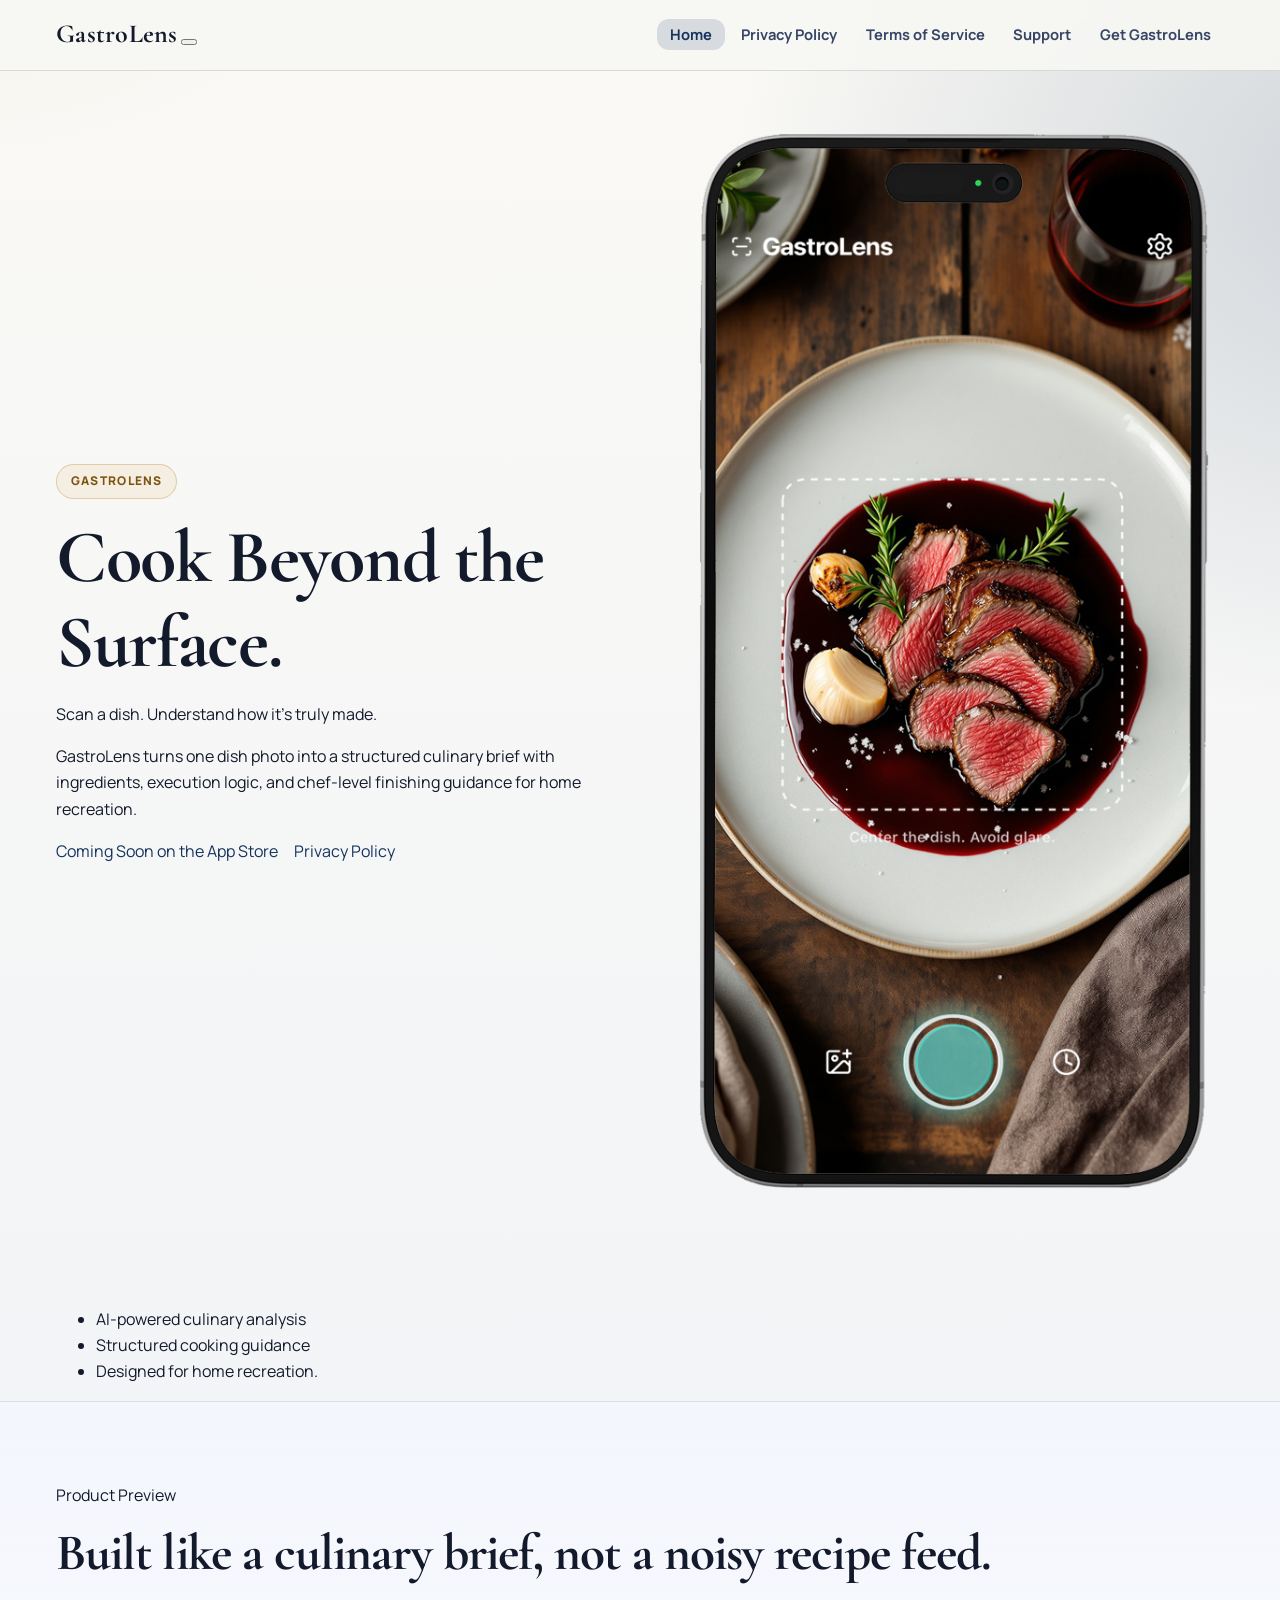
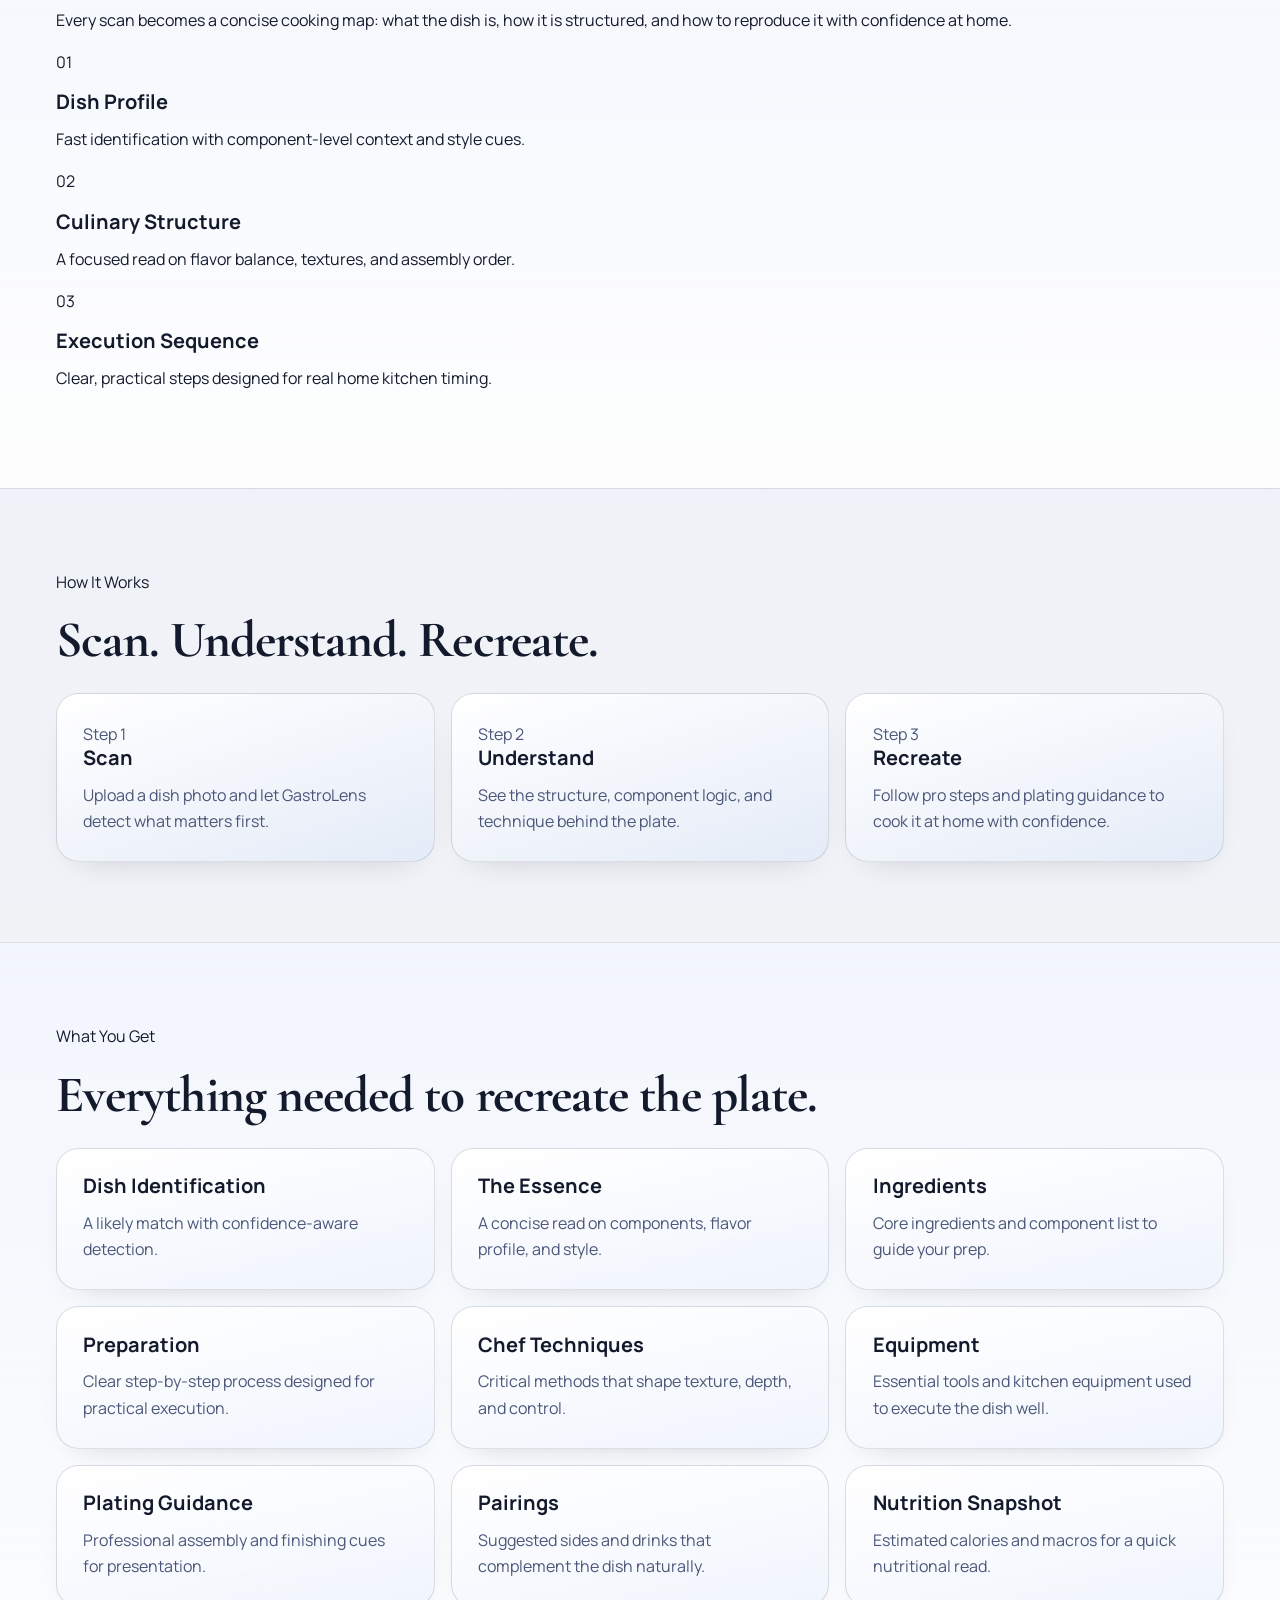
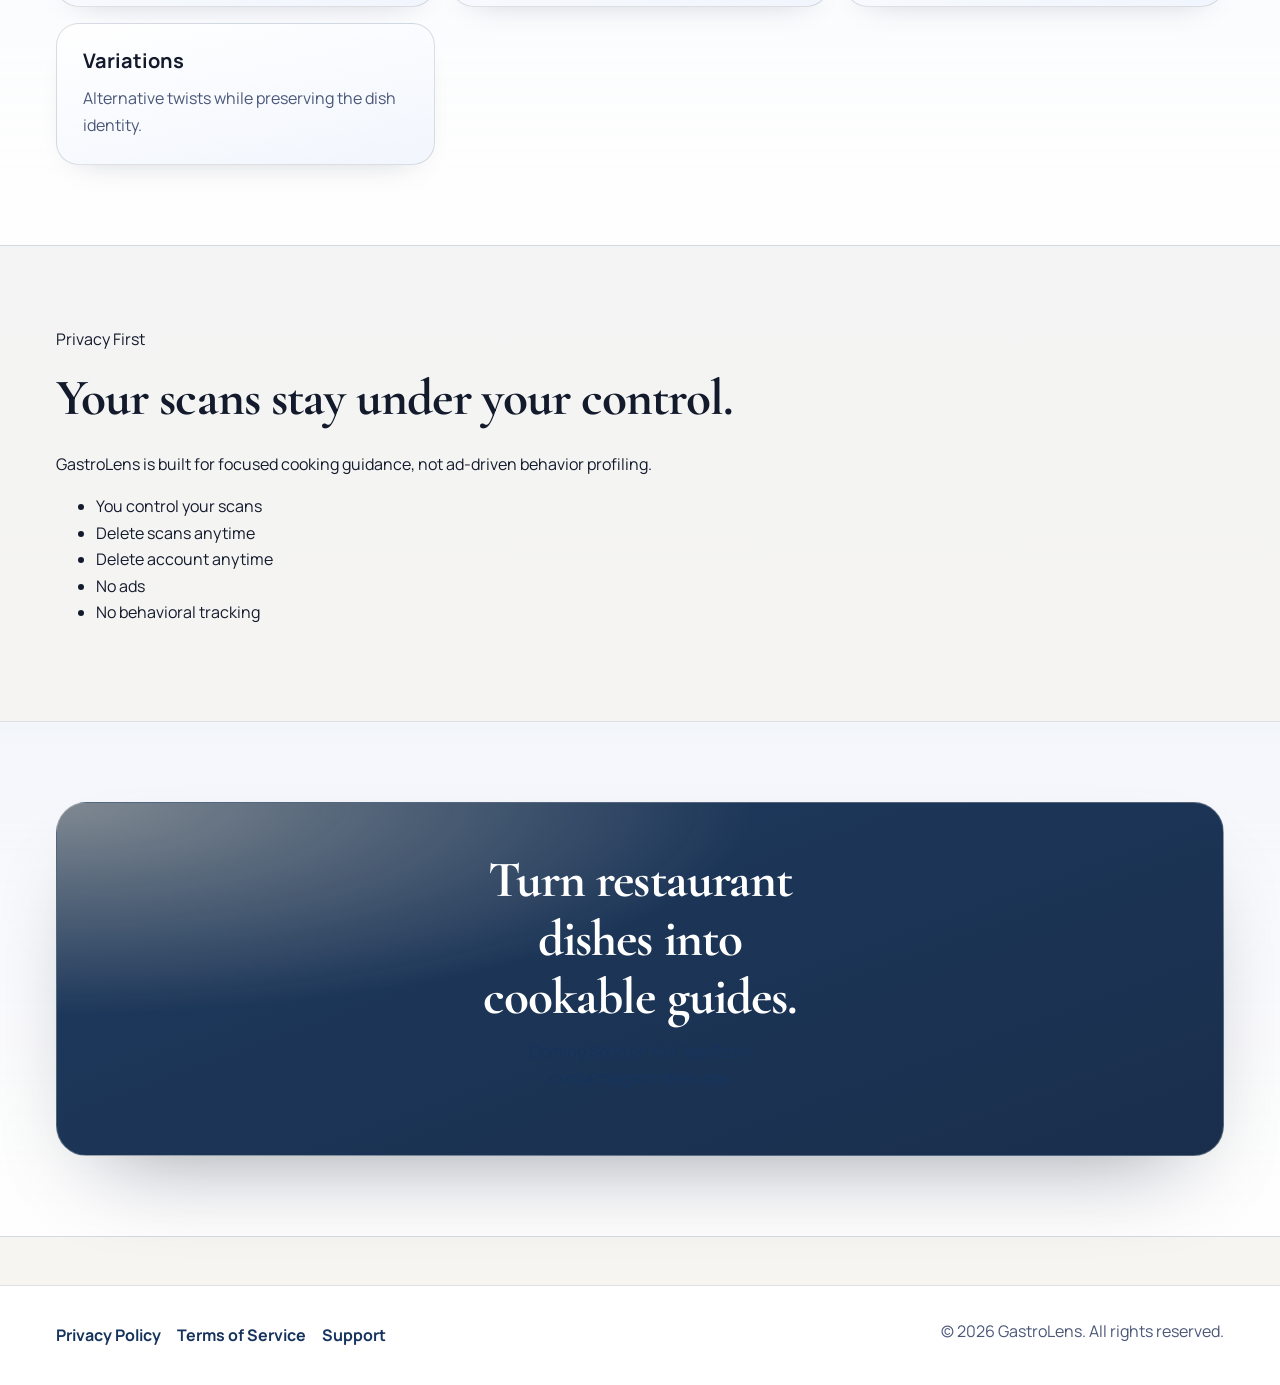
==== commit a19996d6: "Update index.html" ====
--- a/index.html
+++ b/index.html
@@ -133,47 +133,52 @@
           <article class="card feature-card">
             <span class="feature-icon" aria-hidden="true"></span>
             <h3>Dish Identification</h3>
-            <p>Find what the dish most likely is.</p>
+            <p>A likely match with confidence-aware detection.</p>
           </article>
           <article class="card feature-card">
             <span class="feature-icon" aria-hidden="true"></span>
             <h3>The Essence</h3>
-            <p>Understand the flavor profile and structure.</p>
+            <p>A concise read on components, flavor profile, and style.</p>
           </article>
           <article class="card feature-card">
             <span class="feature-icon" aria-hidden="true"></span>
             <h3>Ingredients</h3>
-            <p>Discover the key components behind the dish.</p>
-          </article>
-          <article class="card feature-card">
-            <span class="feature-icon" aria-hidden="true"></span>
-            <h3>Preparation Steps</h3>
-            <p>Clear steps to recreate the dish.</p>
+            <p>Core ingredients and component list to guide your prep.</p>
+          </article>
+          <article class="card feature-card">
+            <span class="feature-icon" aria-hidden="true"></span>
+            <h3>Preparation</h3>
+            <p>Clear step-by-step process designed for practical execution.</p>
           </article>
           <article class="card feature-card">
             <span class="feature-icon" aria-hidden="true"></span>
             <h3>Chef Techniques</h3>
-            <p>Methods that define texture and flavor.</p>
-          </article>
-          <article class="card feature-card">
-            <span class="feature-icon" aria-hidden="true"></span>
-            <h3>Tools</h3>
-            <p>Essential equipment used to prepare it.</p>
+            <p>Critical methods that shape texture, depth, and control.</p>
+          </article>
+          <article class="card feature-card">
+            <span class="feature-icon" aria-hidden="true"></span>
+            <h3>Equipment</h3>
+            <p>Essential tools and kitchen equipment used to execute the dish well.</p>
           </article>
           <article class="card feature-card">
             <span class="feature-icon" aria-hidden="true"></span>
             <h3>Plating Guidance</h3>
-            <p>Professional assembly and finishing cues.</p>
+            <p>Professional assembly and finishing cues for presentation.</p>
           </article>
           <article class="card feature-card">
             <span class="feature-icon" aria-hidden="true"></span>
             <h3>Pairings</h3>
-            <p>Suggested sides and drinks that complement the dish.</p>
+            <p>Suggested sides and drinks that complement the dish naturally.</p>
           </article>
           <article class="card feature-card">
             <span class="feature-icon" aria-hidden="true"></span>
             <h3>Nutrition Snapshot</h3>
-            <p>Estimated calories and macros.</p>
+            <p>Estimated calories and macros for a quick nutritional read.</p>
+          </article>
+          <article class="card feature-card">
+            <span class="feature-icon" aria-hidden="true"></span>
+            <h3>Variations</h3>
+            <p>Alternative twists while preserving the dish identity.</p>
           </article>
         </div>
       </div>
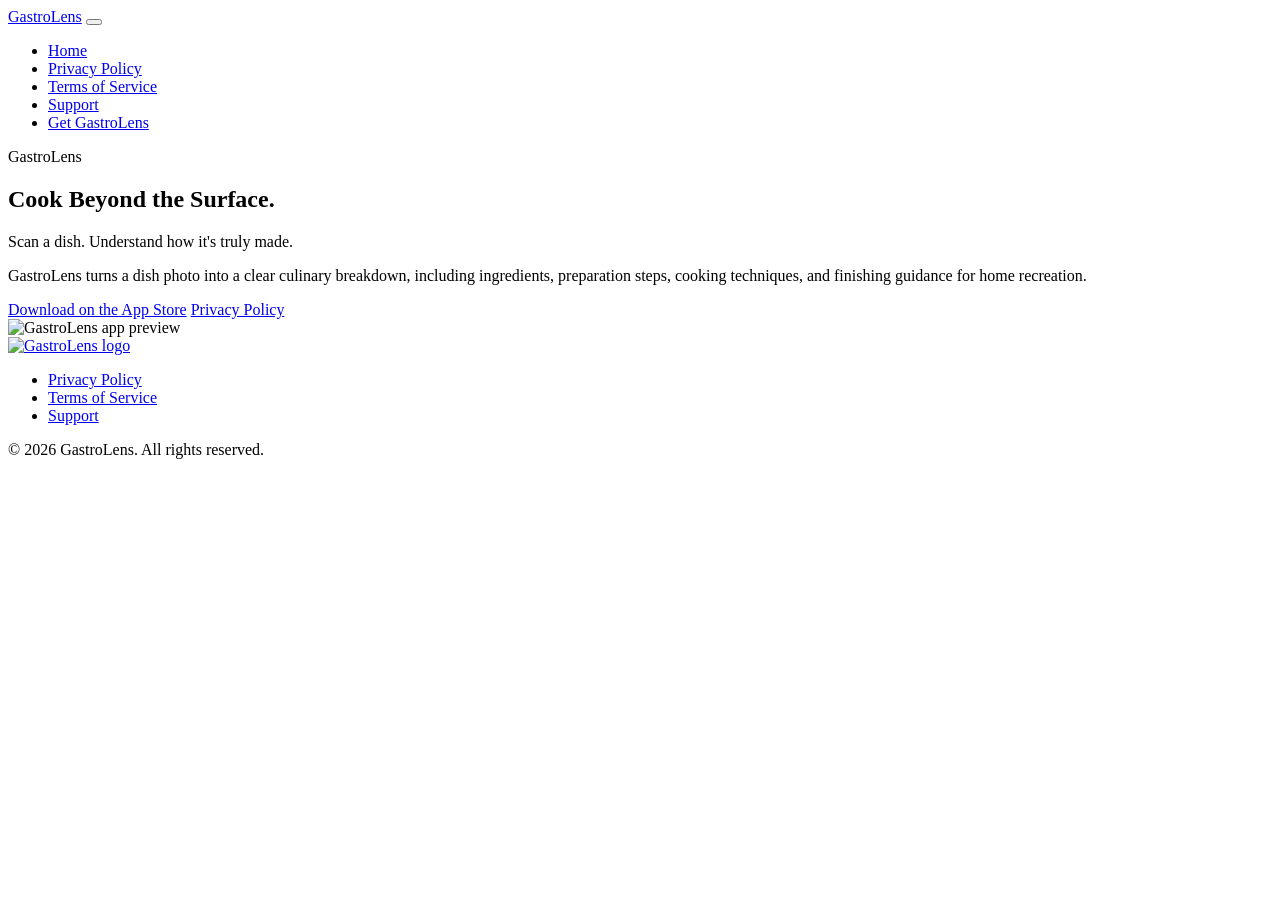
==== commit e67df0f8: "Update index.html" ====
--- a/index.html
+++ b/index.html
@@ -1,22 +1,24 @@
 <!doctype html>
 <html lang="en">
 <head>
+  <meta name="p:domain_verify" content="e8c48f8c37cc000ad50dc0003baf23b5"/>
   <meta charset="utf-8">
   <meta name="viewport" content="width=device-width, initial-scale=1">
-  <title>GastroLens &mdash; Cook Beyond the Surface</title>
-  <meta name="description" content="GastroLens helps you scan a dish and turn it into a structured, pro-level prep guide with clear steps, techniques, and plating guidance.">
+  <title>GastroLens | Cook Beyond the Surface</title>
+  <meta name="description" content="GastroLens turns dish photos into structured AI-generated culinary guidance with ingredients, techniques, preparation steps, and plating suggestions.">
+  <meta name="robots" content="noindex, nofollow, noarchive, nosnippet">
   <meta property="og:title" content="GastroLens &mdash; Cook Beyond the Surface">
-  <meta property="og:description" content="Scan a dish and get a pro-level prep guide: structure, steps, techniques, and plating.">
+  <meta property="og:description" content="Scan a dish and receive structured AI-generated culinary guidance for ingredients, techniques, preparation, and plating.">
   <meta property="og:type" content="website">
   <script>document.documentElement.classList.add('has-js');</script>
   <link rel="icon" href="/favicon.ico" sizes="any">
-  <link rel="stylesheet" href="/styles.css">
+  <link rel="stylesheet" href="/styles.css?v=20260321-10">
 </head>
 <body class="landing-page">
   <header class="site-header" data-nav-root>
     <div class="container nav-wrap">
       <div class="nav-bar">
-        <a class="brand" href="/index.html" aria-label="GastroLens Home">GastroLens</a>
+        <a class="brand" href="https://www.gastrolens.app/index.html" aria-label="GastroLens Home">GastroLens</a>
         <button class="nav-toggle" type="button" aria-expanded="false" aria-controls="site-menu" aria-label="Toggle navigation" data-nav-toggle>
           <span class="nav-toggle-bar" aria-hidden="true"></span>
           <span class="nav-toggle-bar" aria-hidden="true"></span>
@@ -25,11 +27,11 @@
       </div>
       <nav class="nav-menu" id="site-menu" aria-label="Primary" data-nav-menu>
         <ul class="nav-list">
-          <li><a class="nav-link active" href="/index.html" aria-current="page">Home</a></li>
-          <li><a class="nav-link" href="/privacy.html">Privacy Policy</a></li>
-          <li><a class="nav-link" href="/terms.html">Terms of Service</a></li>
-          <li><a class="nav-link" href="/support.html">Support</a></li>
-          <li><a class="nav-link nav-pill" href="#final-cta">Get GastroLens</a></li>
+          <li><a class="nav-link active" href="https://www.gastrolens.app/index.html" aria-current="page">Home</a></li>
+          <li><a class="nav-link" href="https://www.gastrolens.app/privacy.html">Privacy Policy</a></li>
+          <li><a class="nav-link" href="https://www.gastrolens.app/terms.html">Terms of Service</a></li>
+          <li><a class="nav-link" href="https://www.gastrolens.app/support.html">Support</a></li>
+          <li><a class="nav-link nav-pill" href="https://apps.apple.com/app/gastrolens-ai-food-scanner/id6760552690">Get GastroLens</a></li>
         </ul>
       </nav>
     </div>
@@ -42,188 +44,41 @@
           <p class="eyebrow">GastroLens</p>
           <h1>Cook Beyond the Surface.</h1>
           <p class="hero-subheadline">
-            Scan a dish. Understand how it&rsquo;s truly made.
+            Scan a dish. Understand how it's truly made.
           </p>
           <p class="hero-support">
-            GastroLens turns one dish photo into a structured culinary brief with ingredients,
-            execution logic, and chef-level finishing guidance for home recreation.
+            GastroLens turns a dish photo into a clear culinary breakdown, including ingredients,
+            preparation steps, cooking techniques, and finishing guidance for home recreation.
           </p>
           <div class="hero-actions">
-            <a class="button button-primary" href="mailto:contact@gastrolens.app?subject=GastroLens%20App%20Store%20Launch">Coming Soon on the App Store</a>
-            <a class="button-link" href="/privacy.html">Privacy Policy</a>
+            <a class="button button-primary" href="https://apps.apple.com/app/gastrolens-ai-food-scanner/id6760552690">Download on the App Store</a>
+            <a class="button-link" href="https://www.gastrolens.app/privacy.html">Privacy Policy</a>
           </div>
         </header>
 
         <aside class="hero-preview" aria-label="GastroLens app preview">
-          <img class="hero-preview-image" src="/iphone-mockup.png" alt="GastroLens app preview" loading="lazy">
+          <img class="hero-preview-image" src="/iphone-mockup-2.png" alt="GastroLens app preview" loading="lazy">
         </aside>
       </div>
     </section>
 
-    <section class="value-strip" aria-label="Product value">
-      <div class="container">
-        <ul class="value-list">
-          <li>AI-powered culinary analysis</li>
-          <li>Structured cooking guidance</li>
-          <li>Designed for home recreation.</li>
-        </ul>
-      </div>
-    </section>
-
-    <section class="section section-soft" aria-labelledby="product-preview-title">
-      <div class="container preview-layout">
-        <header class="section-header">
-          <p class="section-kicker">Product Preview</p>
-          <h2 id="product-preview-title">Built like a culinary brief, not a noisy recipe feed.</h2>
-          <p>Every scan becomes a concise cooking map: what the dish is, how it is structured, and how to reproduce it with confidence at home.</p>
-        </header>
-        <section class="preview-panel" aria-label="Scan output preview">
-          <article class="preview-item">
-            <p class="preview-label">01</p>
-            <h3>Dish Profile</h3>
-            <p>Fast identification with component-level context and style cues.</p>
-          </article>
-          <article class="preview-item">
-            <p class="preview-label">02</p>
-            <h3>Culinary Structure</h3>
-            <p>A focused read on flavor balance, textures, and assembly order.</p>
-          </article>
-          <article class="preview-item">
-            <p class="preview-label">03</p>
-            <h3>Execution Sequence</h3>
-            <p>Clear, practical steps designed for real home kitchen timing.</p>
-          </article>
-        </section>
-      </div>
-    </section>
-
-    <section class="section" aria-labelledby="how-it-works-title">
-      <div class="container">
-        <header class="section-header">
-          <p class="section-kicker">How It Works</p>
-          <h2 id="how-it-works-title">Scan. Understand. Recreate.</h2>
-        </header>
-        <div class="steps-grid">
-          <article class="card step-card">
-            <p class="step-number">Step 1</p>
-            <h3>Scan</h3>
-            <p>Upload a dish photo and let GastroLens detect what matters first.</p>
-          </article>
-          <article class="card step-card">
-            <p class="step-number">Step 2</p>
-            <h3>Understand</h3>
-            <p>See the structure, component logic, and technique behind the plate.</p>
-          </article>
-          <article class="card step-card">
-            <p class="step-number">Step 3</p>
-            <h3>Recreate</h3>
-            <p>Follow pro steps and plating guidance to cook it at home with confidence.</p>
-          </article>
-        </div>
-      </div>
-    </section>
-
-    <section class="section section-soft" aria-labelledby="what-you-get-title">
-      <div class="container">
-        <header class="section-header">
-          <p class="section-kicker">What You Get</p>
-          <h2 id="what-you-get-title">Everything needed to recreate the plate.</h2>
-        </header>
-        <div class="feature-grid">
-          <article class="card feature-card">
-            <span class="feature-icon" aria-hidden="true"></span>
-            <h3>Dish Identification</h3>
-            <p>A likely match with confidence-aware detection.</p>
-          </article>
-          <article class="card feature-card">
-            <span class="feature-icon" aria-hidden="true"></span>
-            <h3>The Essence</h3>
-            <p>A concise read on components, flavor profile, and style.</p>
-          </article>
-          <article class="card feature-card">
-            <span class="feature-icon" aria-hidden="true"></span>
-            <h3>Ingredients</h3>
-            <p>Core ingredients and component list to guide your prep.</p>
-          </article>
-          <article class="card feature-card">
-            <span class="feature-icon" aria-hidden="true"></span>
-            <h3>Preparation</h3>
-            <p>Clear step-by-step process designed for practical execution.</p>
-          </article>
-          <article class="card feature-card">
-            <span class="feature-icon" aria-hidden="true"></span>
-            <h3>Chef Techniques</h3>
-            <p>Critical methods that shape texture, depth, and control.</p>
-          </article>
-          <article class="card feature-card">
-            <span class="feature-icon" aria-hidden="true"></span>
-            <h3>Equipment</h3>
-            <p>Essential tools and kitchen equipment used to execute the dish well.</p>
-          </article>
-          <article class="card feature-card">
-            <span class="feature-icon" aria-hidden="true"></span>
-            <h3>Plating Guidance</h3>
-            <p>Professional assembly and finishing cues for presentation.</p>
-          </article>
-          <article class="card feature-card">
-            <span class="feature-icon" aria-hidden="true"></span>
-            <h3>Pairings</h3>
-            <p>Suggested sides and drinks that complement the dish naturally.</p>
-          </article>
-          <article class="card feature-card">
-            <span class="feature-icon" aria-hidden="true"></span>
-            <h3>Nutrition Snapshot</h3>
-            <p>Estimated calories and macros for a quick nutritional read.</p>
-          </article>
-          <article class="card feature-card">
-            <span class="feature-icon" aria-hidden="true"></span>
-            <h3>Variations</h3>
-            <p>Alternative twists while preserving the dish identity.</p>
-          </article>
-        </div>
-      </div>
-    </section>
-
-    <section class="section" aria-labelledby="privacy-first-title">
-      <div class="container">
-        <article class="privacy-panel">
-          <header class="section-header">
-            <p class="section-kicker">Privacy First</p>
-            <h2 id="privacy-first-title">Your scans stay under your control.</h2>
-            <p>GastroLens is built for focused cooking guidance, not ad-driven behavior profiling.</p>
-          </header>
-          <ul class="privacy-list">
-            <li>You control your scans</li>
-            <li>Delete scans anytime</li>
-            <li>Delete account anytime</li>
-            <li>No ads</li>
-            <li>No behavioral tracking</li>
-          </ul>
-        </article>
-      </div>
-    </section>
-
-    <section class="section section-soft final-cta" id="final-cta" aria-labelledby="final-cta-title">
-      <div class="container">
-        <article class="final-cta-card">
-          <h2 id="final-cta-title">Turn restaurant dishes into cookable guides.</h2>
-          <a class="button button-primary" href="mailto:contact@gastrolens.app?subject=GastroLens%20App%20Store%20Launch">Coming Soon on the App Store</a>
-          <p class="cta-contact"><a href="mailto:contact@gastrolens.app">contact@gastrolens.app</a></p>
-        </article>
-      </div>
-    </section>
   </main>
 
   <footer class="site-footer">
     <div class="container footer-wrap">
+      <a class="footer-logo-link" href="https://apps.apple.com/app/gastrolens-ai-food-scanner/id6760552690" aria-label="Get GastroLens on the App Store">
+        <img class="footer-logo" src="/gastrolens.png" alt="GastroLens logo">
+      </a>
       <nav aria-label="Footer">
         <ul class="footer-links">
-          <li><a href="/privacy.html">Privacy Policy</a></li>
-          <li><a href="/terms.html">Terms of Service</a></li>
-          <li><a href="/support.html">Support</a></li>
+          <li><a href="https://www.gastrolens.app/privacy.html">Privacy Policy</a></li>
+          <li><a href="https://www.gastrolens.app/terms.html">Terms of Service</a></li>
+          <li><a href="https://www.gastrolens.app/support.html">Support</a></li>
         </ul>
       </nav>
-      <p class="footer-meta">&copy; 2026 GastroLens. All rights reserved.</p>
+      <div class="footer-meta-group">
+        <p class="footer-meta">&copy; 2026 GastroLens. All rights reserved.</p>
+      </div>
     </div>
   </footer>
   <script src="/site.js" defer></script>
